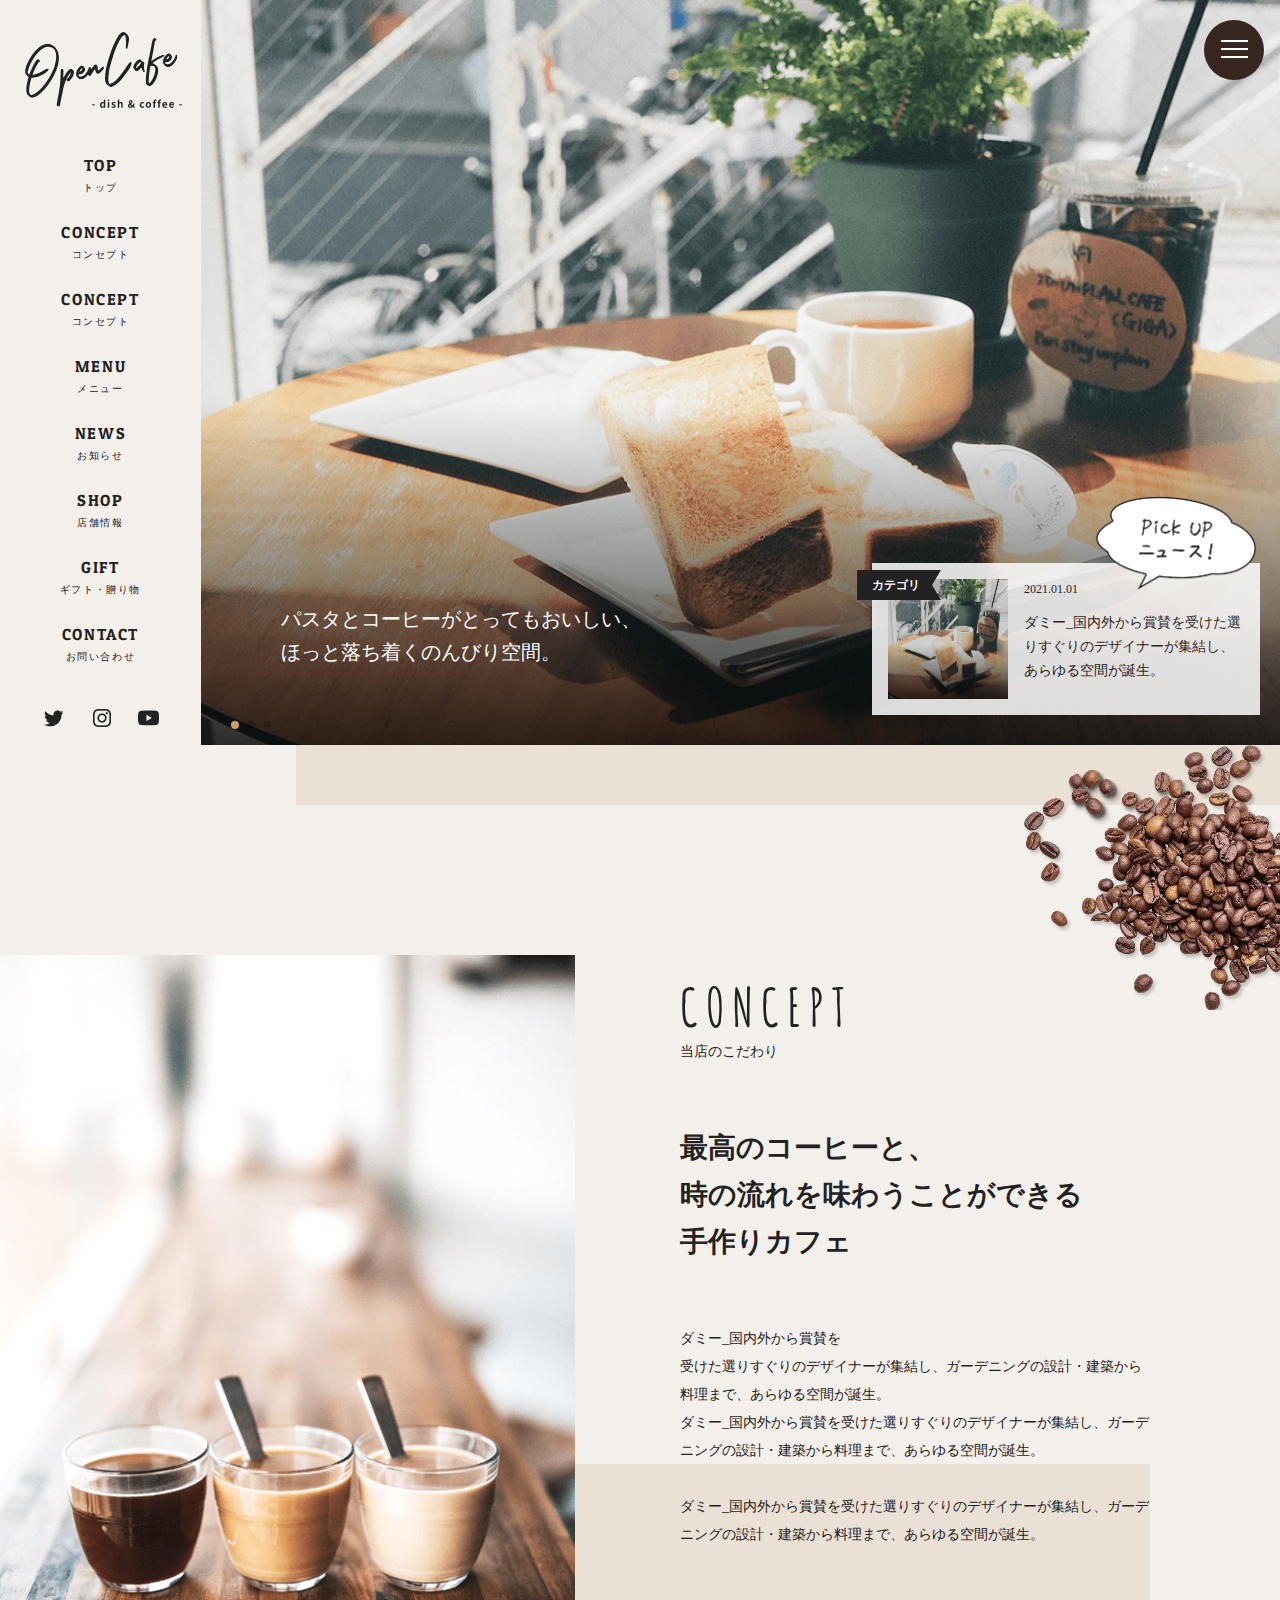
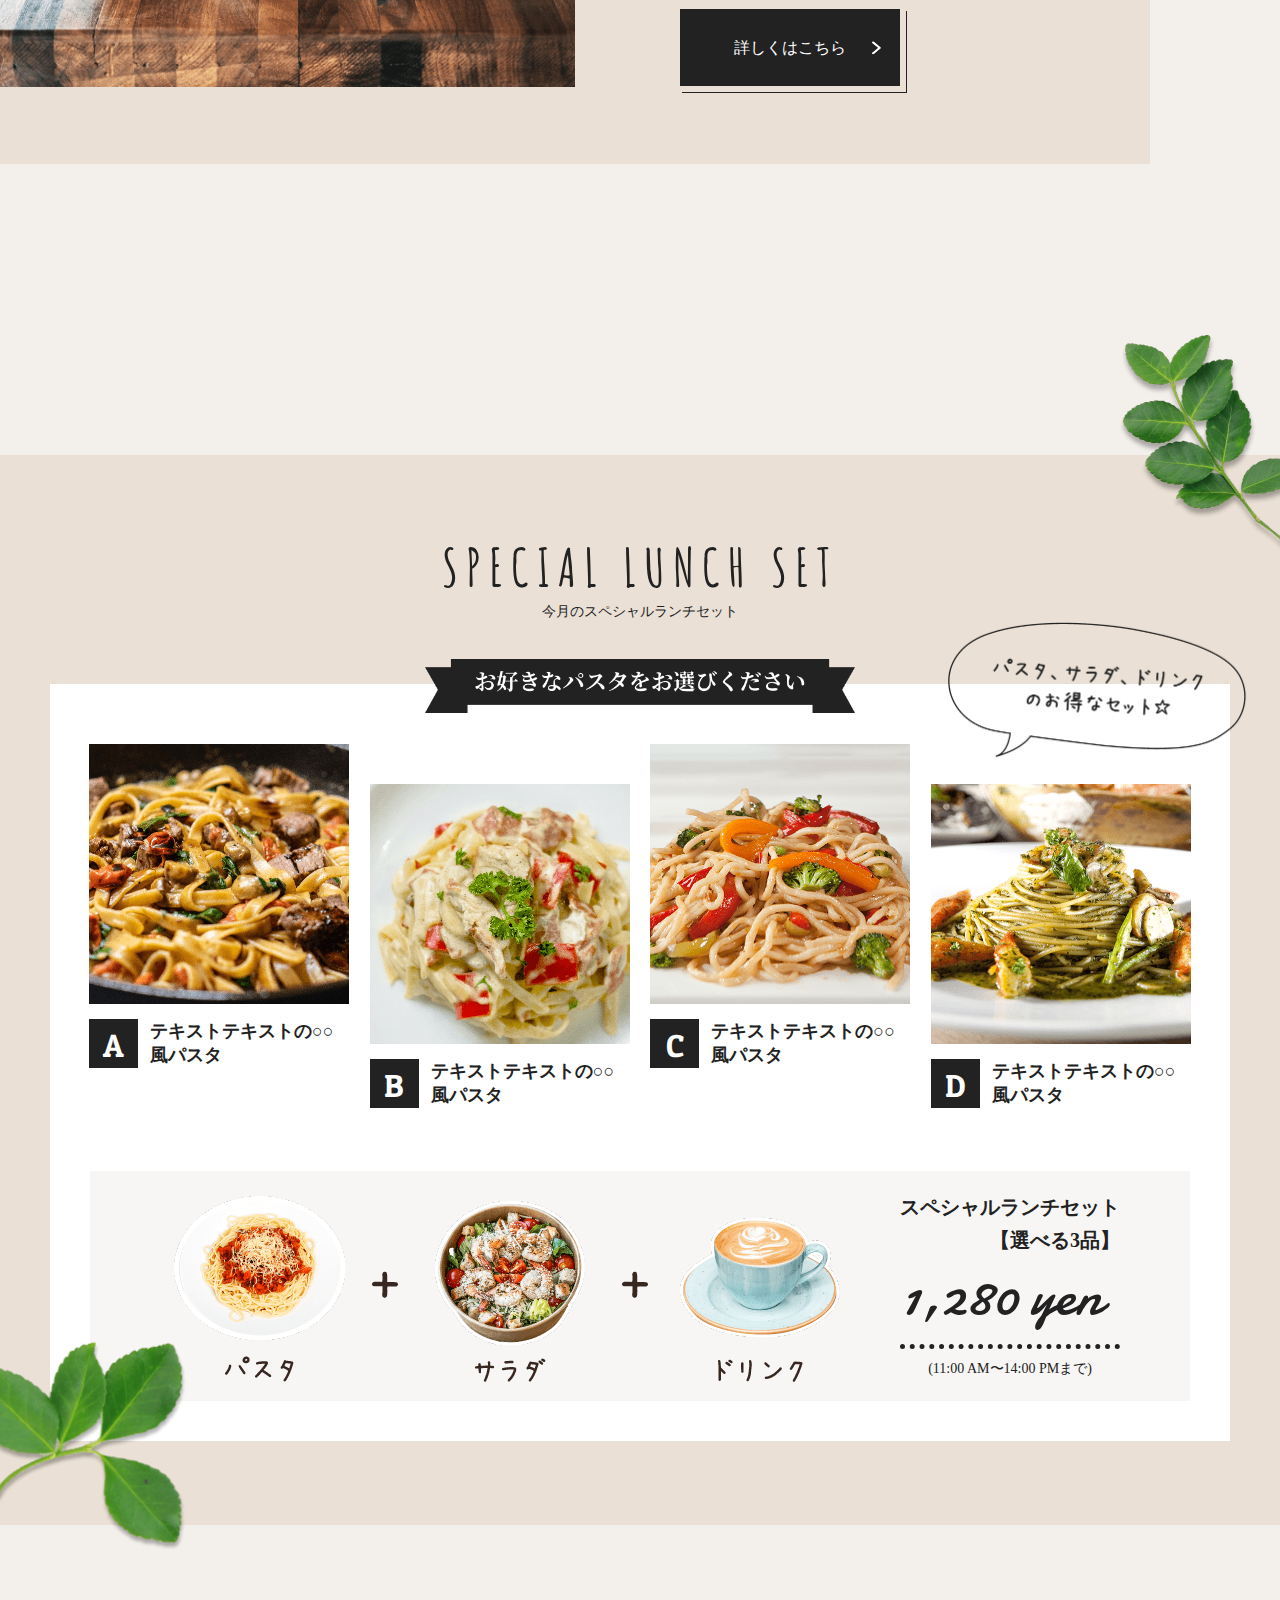
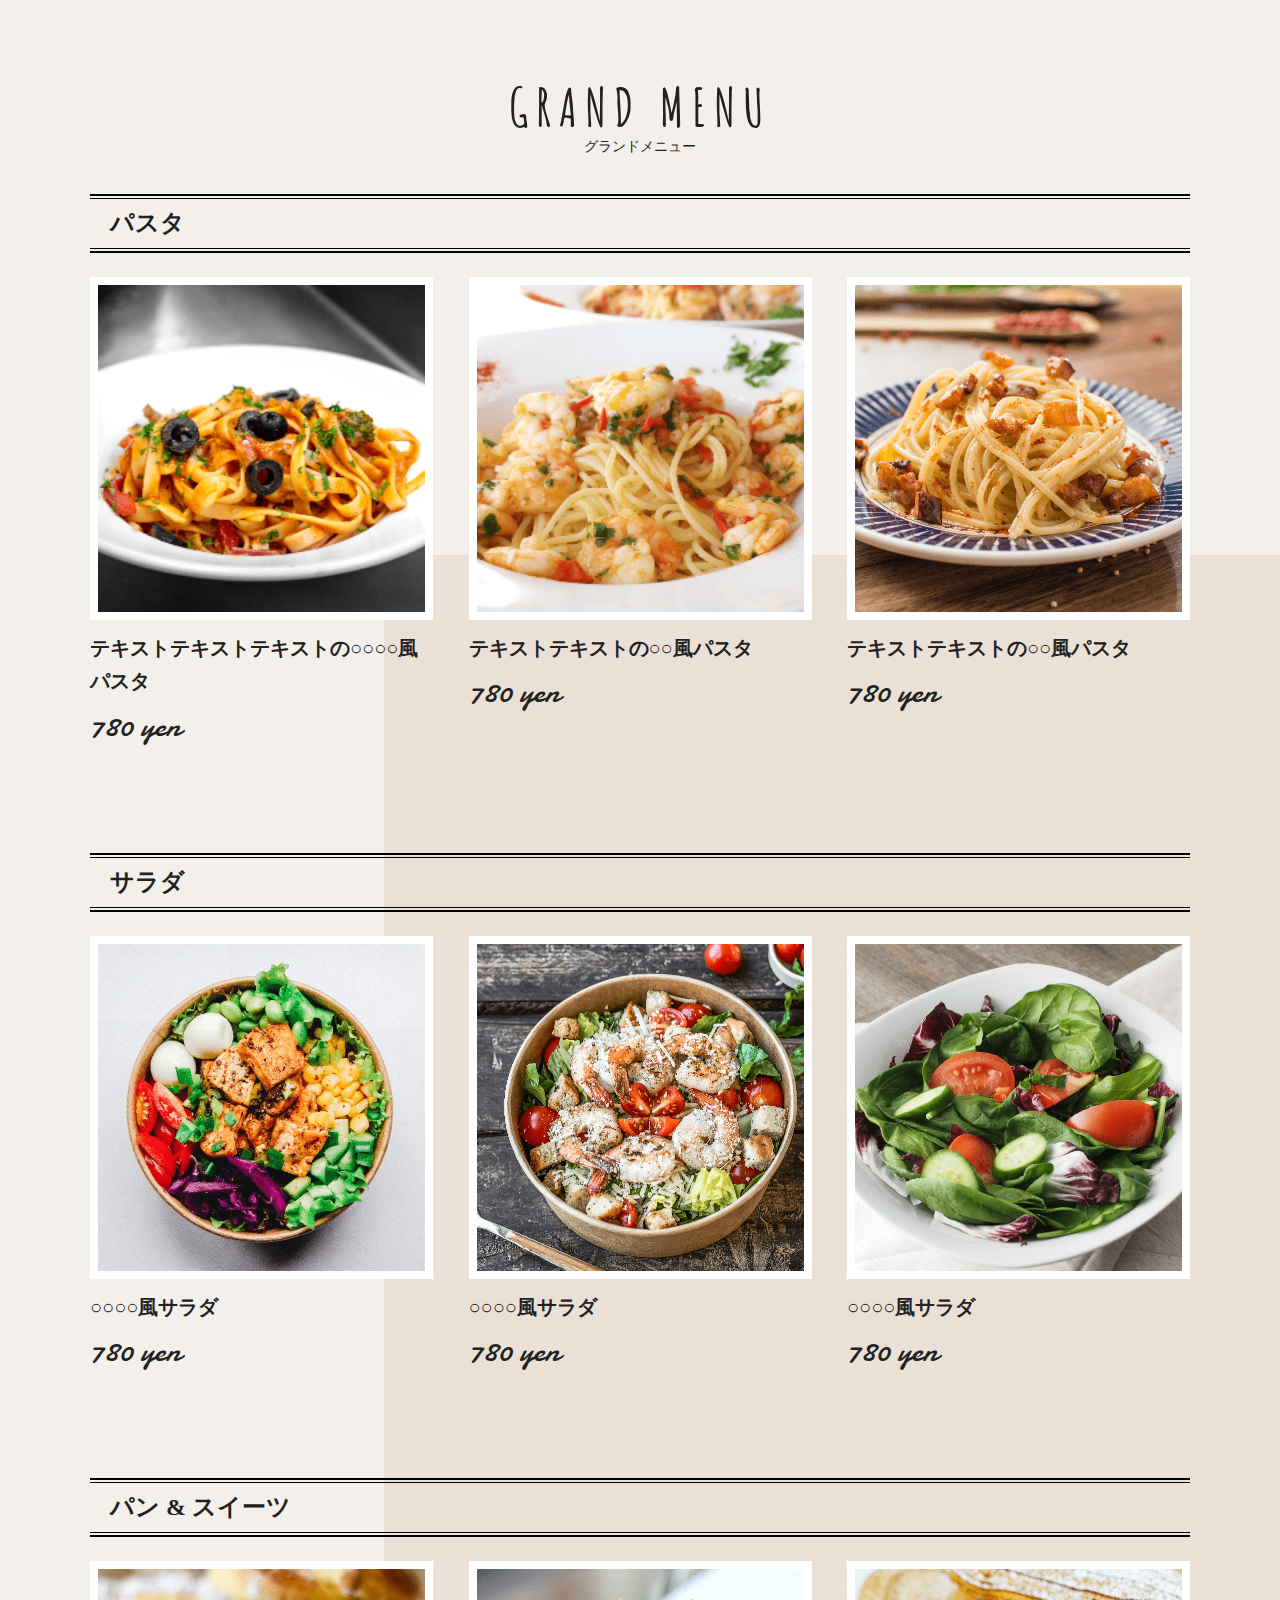
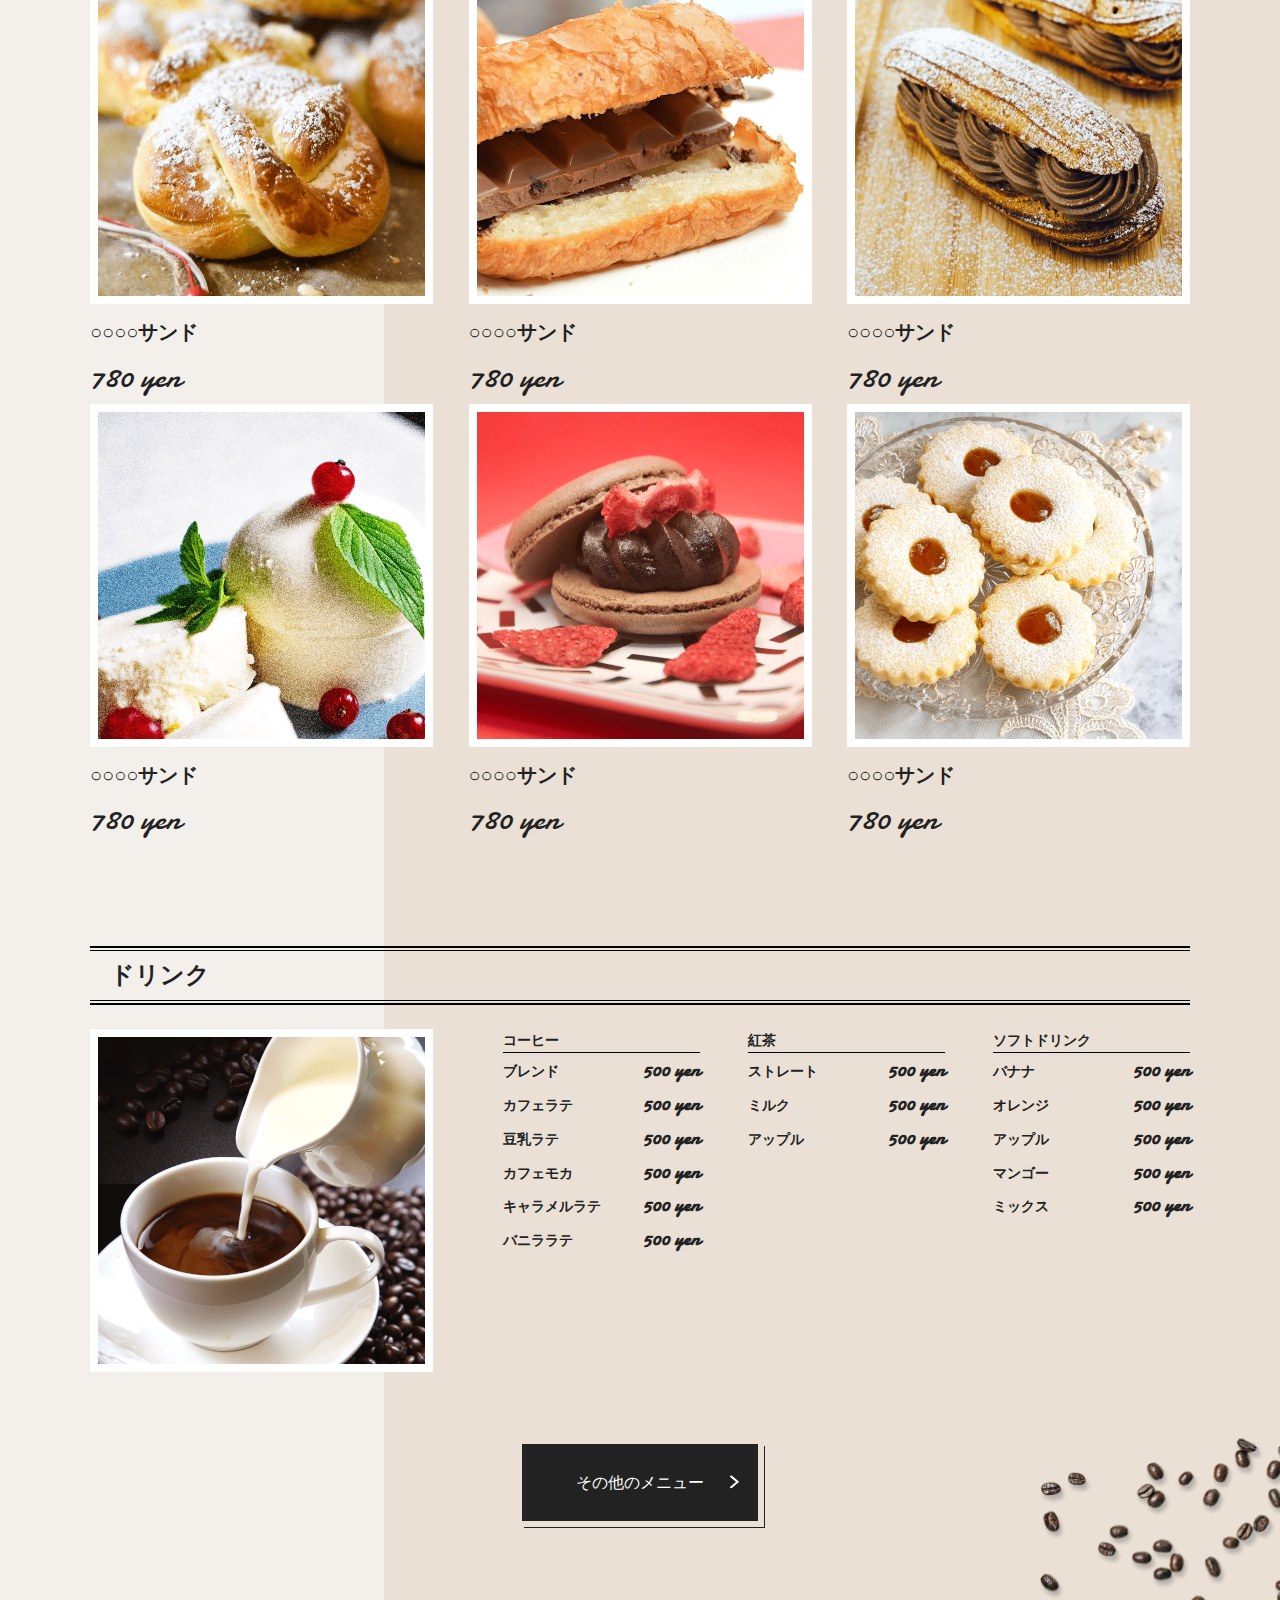
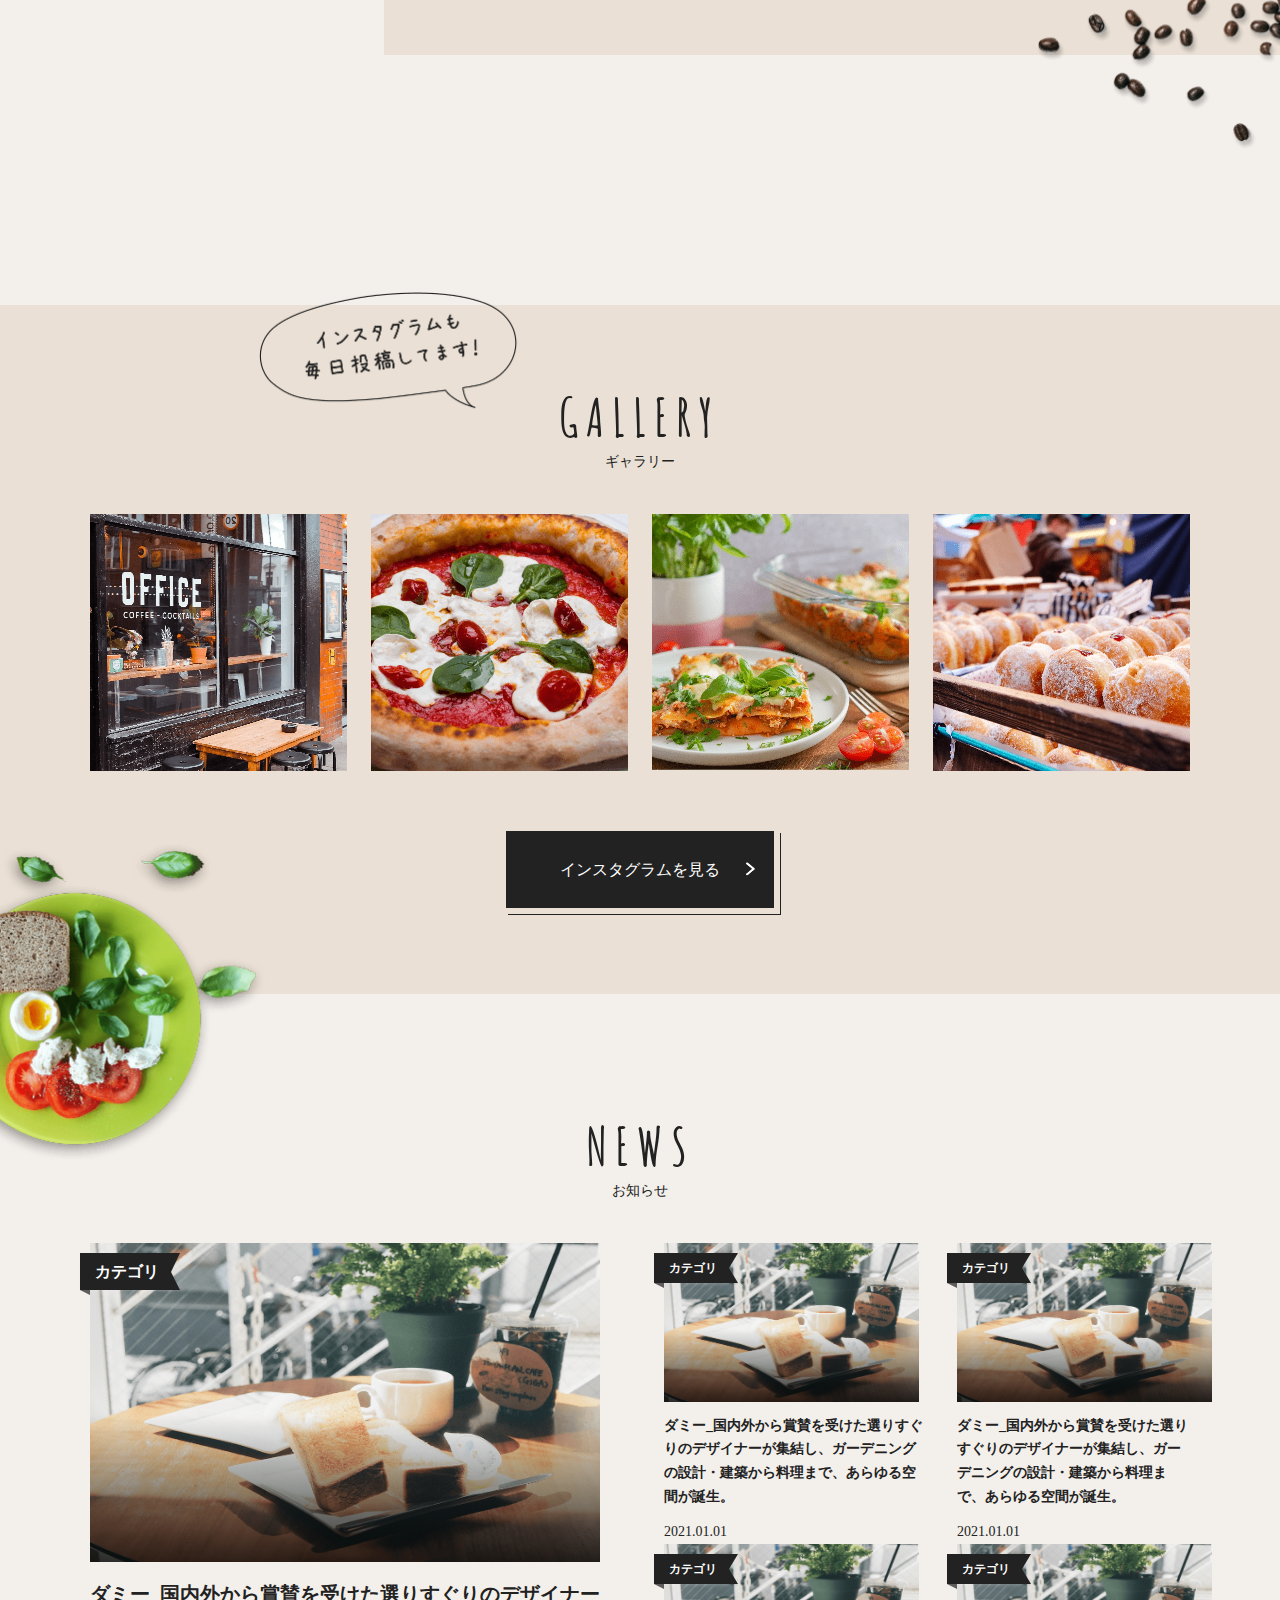
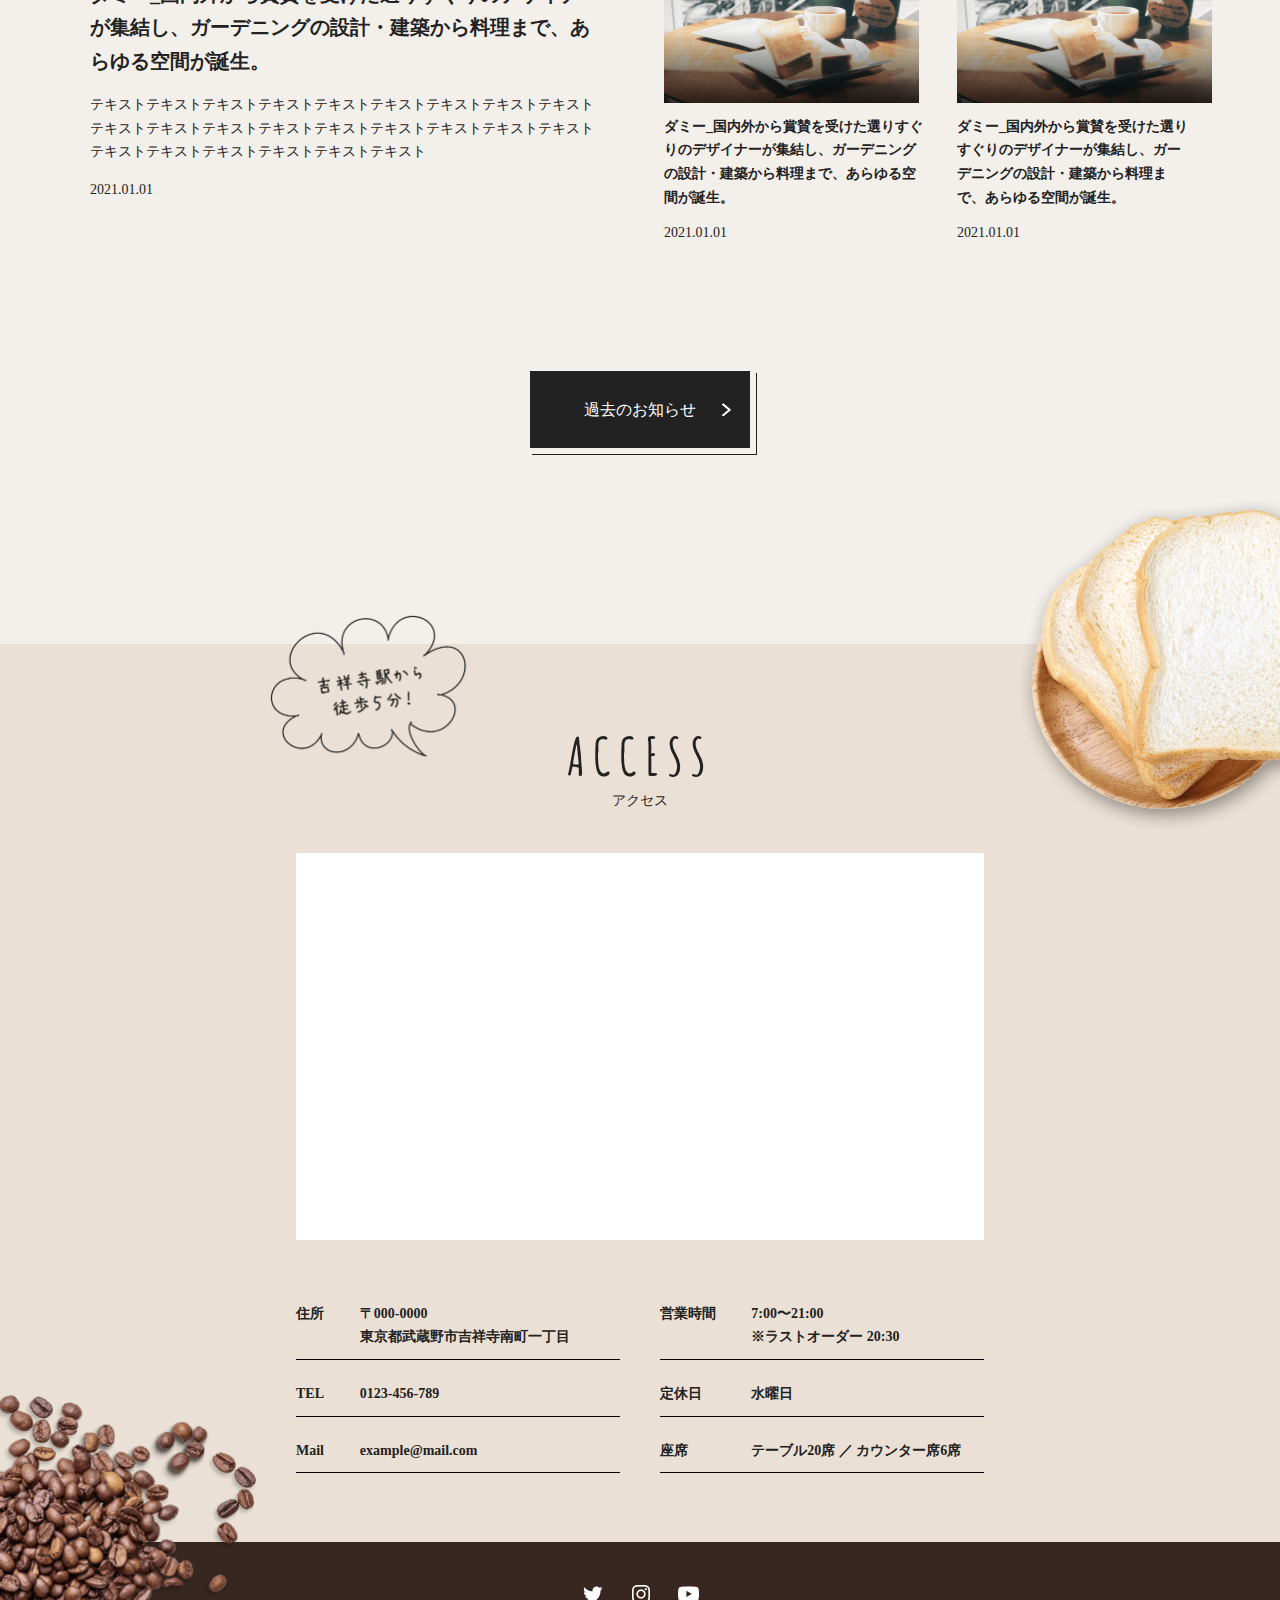
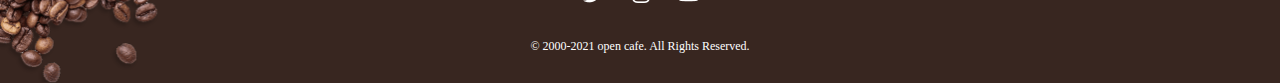
==== index.html @ 80f703b1 "Initial commit" ====
<!DOCTYPE html>
<html lang="ja">

<head>
    <meta charset="UTF-8">
    <meta http-equiv="X-UA-Compatible" content="IE=edge">
    <meta name="viewport" content="width=device-width, initial-scale=1.0">

    <title>Coffee Shop</title>
    <meta name="description" content="">

    <meta property="og:title" content="Coffee Shop">
    <meta property="og:type" content="website">
    <meta property="og:url" content="https://example.com/">
    <!--<meta property="og:image" content="https://example.com/img/ogp.png">-->
    <meta property="og:site_name" content="Coffee Shop">
    <meta property="og:description" content="">
    <meta name="twitter:card" content="summary_large_image">
    <link rel="preconnect" href="https://fonts.googleapis.com">
    <link rel="preconnect" href="https://fonts.gstatic.com" crossorigin>
    <link
        href="https://fonts.googleapis.com/css2?family=Amatic+SC:wght@400;700&family=Damion&family=Patua+One&display=swap"
        rel="stylesheet">
    <link rel="preconnect" href="https://fonts.googleapis.com">
    <link rel="preconnect" href="https://fonts.gstatic.com" crossorigin>
    <link href="https://fonts.googleapis.com/css2?family=Amatic+SC:wght@400;700&family=Damion&display=swap"
        rel="stylesheet">
<link rel="preconnect" href="https://fonts.googleapis.com">
<link rel="preconnect" href="https://fonts.gstatic.com" crossorigin>
<link href="https://fonts.googleapis.com/css2?family=Amatic+SC:wght@400;700&display=swap" rel="stylesheet">

<link rel="stylesheet" href="https://cdn.jsdelivr.net/npm/swiper@9/swiper-bundle.min.css" />
<link rel="stylesheet" href="https://cdnjs.cloudflare.com/ajax/libs/font-awesome/5.8.2/css/all.min.css">
    <link rel="stylesheet" href="./css/reset.css">
    <link rel="stylesheet" href="./css/style.css">


</head>
<body>





<main id="top" class="main">
        <div class="main__container">
        <div class="main__nav is-pc">
        <div class="main__logo">
            <img src="img/logo_dark@2x-min.png" alt="">
        </div>
        <ul class="main__nav-list">
            <li><a class="main__nav-item" href="#top">TOP<br><span class="main__nav-span">トップ</span></a></li>
            <li><a class="main__nav-item" href="#concept">CONCEPT<br><span class="main__nav-span">コンセプト</span></a></li>
            <li><a class="main__nav-item" href="#concept">CONCEPT<br><span class="main__nav-span">コンセプト</span></a></li>
            <li><a class="main__nav-item" href="#menu">MENU<br><span class="main__nav-span">メニュー</span></a></li>
            <li><a class="main__nav-item" href="#news">NEWS<br><span class="main__nav-span">お知らせ</span></a></li>
            <li><a class="main__nav-item" href="#shop">SHOP<br><span class="main__nav-span">店舗情報</span></a></li>
            <li><a class="main__nav-item" href="#gift">GIFT<br><span class="main__nav-span">ギフト・贈り物</span></a></li>
            <li><a class="main__nav-item" href="#contact">CONTACT<br><span class="main__nav-span">お問い合わせ</span></a></li>
        </ul>
        <ul class="main__sns-icon">
            <li class="main__icon"><a href="/"><img src="img/icon_twitter-dark@2x-min.png" alt="twitter"></a></li>
            <li class="main__icon"><a href="/"><img src="img/icon_instagram-dark@2x-min.png" alt="instagram"></a></li>
            <li class="main__icon"><a href="/"><img src="img/icon_youtube-dark@2x-min.png" alt="youtube"></a></li>
        </ul>
        </div>





        <!-- Slider main container -->
        <div class="swiper">
            <!-- Additional required wrapper -->
            <div class="swiper-wrapper">
                <!-- Slides -->
                <div class="swiper-slide main__img">
                          <div class="main__sp-container sp-inner">

                              <div class="main__logo-sp is-sp"><img src="img/logo_light@2x-min.png" alt=""></div>
                              <p class="main__img-text">パスタとコーヒーが<br class="is-sp">とってもおいしい、<br>ほっと落ち着くのんびり空間。</p>

                              <div class="main__img-pic-balloon"><img src="img/img_balloon-pickup@2x-min.png" alt="">
                              </div>
                              <div class="main__picup">
                                  <a class="main__picup-news" href="＃">
                                      <div class="main__picup-img">
                                          <img src="/img/img_mainvisual1-min.png" alt="">
                                      </div>
                                      <div class="main__picup-title">
                                          <div class="main__picup-time">2021.01.01</div>
                                          <div class="main__picup-text">ダミー_国内外から賞賛を受けた選りすぐりのデザイナーが集結し、あらゆる空間が誕生。</div>
                                      </div>
                                  </a>
                              </div>
                              <div class="main__ribbon-wrapper">
                                  <div class="main__ribbon">
                                      <p class="main__ribbon-p">カテゴリ</p>
                                  </div>
                              </div>
                          </div> <!-- main__sp-container sp-inner -->


                          <div class="drawer__icon">
                              <div class="drawer__icon-maru">
                                  <div class="drawer__icon-bars">
                                      <div class="drawer__icon-bar1"></div>
                                      <div class="drawer__icon-bar2"></div>
                                      <div class="drawer__icon-bar3"></div>
                                  </div>
                              </div>
                          </div>


                          <div class="drawer__content">

                              <div class="drawer__logo">
                                  <img src="img/logo_light@2x-min.png" alt="">
                              </div>

                              <div class="drawer__content-items">
                                  <div class="drawer__content-item">
                                      <a class="drawer__content-item-a" href="">
                                          TOP<span class="drawer__content-item-span">／&emsp;トップ</span></a></div>
                                  <div class="drawer__content-item"><a class="drawer__content-item-a" href="">
                                          CONCEPT<span class="drawer__content-item-span">／&emsp;コンセプト</span></a></div>
                                  <div class="drawer__content-item"><a class="drawer__content-item-a" href="">
                                          MENU<span class="drawer__content-item-span">／&emsp;メニュー</span></a></div>
                                  <div class="drawer__content-item"><a class="drawer__content-item-a" href="">
                                          NEWS<span class="drawer__content-item-span">／&emsp;お知らせ</span></a></div>
                                  <div class="drawer__content-item"><a class="drawer__content-item-a" href="">
                                          SHOP<span class="drawer__content-item-span">／&emsp;店舗情報</span></a></div>
                                  <div class="drawer__content-item"><a class="drawer__content-item-a" href="">
                                          GIFT<span class="drawer__content-item-span">／&emsp;ギフト・贈り物</span></a></div>
                                  <div class="drawer__content-item"><a class="drawer__content-item-a" href="">
                                          CONTACT<span class="drawer__content-item-span">／&emsp;お問い合わせ</span></a></div>

                                  <ul class="drawer__sns-icons">
                                      <li class="drawer__sns-icon"><a href="/"><img
                                                  src="img/icon_twitter-light@2x-min.png" alt="twitter"></a></li>
                                      <li class="drawer__sns-icon"><a href="/"><img
                                                  src="img/icon_instagram-light@2x-min.png" alt="instagram"></a></li>
                                      <li class="drawer__sns-icon"><a href="/"><img
                                                  src="img/icon_youtube-light@2x-min.png" alt="youtube"></a></li>
                                  </ul>
                              </div>

                          </div>



                          <div class="drawer__background"></div>



                </div>
                <div class="swiper-slide main__img2">
    <div class="main__sp-container sp-inner">



        <div class="main__logo-sp is-sp"><img src="img/logo_light@2x-min.png" alt=""></div>
        <p class="main__img-text">パスタとコーヒーが<br class="is-sp">とってもおいしい、<br>ほっと落ち着くのんびり空間。</p>

        <div class="main__img-pic-balloon"><img src="img/img_balloon-pickup@2x-min.png" alt="">
        </div>
        <div class="main__picup">
            <a class="main__picup-news" href="＃">
                <div class="main__picup-img">
                    <img src="/img/img_mainvisual1-min.png" alt="">
                </div>
                <div class="main__picup-title">
                    <div class="main__picup-time">2021.01.01</div>
                    <div class="main__picup-text">ダミー_国内外から賞賛を受けた選りすぐりのデザイナーが集結し、あらゆる空間が誕生。</div>
                </div>
            </a>
        </div>
        <div class="main__ribbon-wrapper">
            <div class="main__ribbon">
                <p class="main__ribbon-p">カテゴリ</p>
            </div>
        </div>
    </div> <!-- main__sp-container sp-inner -->


    <div class="drawer__icon">
        <div class="drawer__icon-maru">
            <div class="drawer__icon-bars">
                <div class="drawer__icon-bar1"></div>
                <div class="drawer__icon-bar2"></div>
                <div class="drawer__icon-bar3"></div>
            </div>
        </div>
    </div>


    <div class="drawer__content">

        <div class="drawer__logo">
            <img src="img/logo_light@2x-min.png" alt="">
        </div>

        <div class="drawer__content-items">
            <div class="drawer__content-item">
                <a class="drawer__content-item-a" href="">
                    TOP<span class="drawer__content-item-span">／&emsp;トップ</span></a></div>
            <div class="drawer__content-item"><a class="drawer__content-item-a" href="">
                    CONCEPT<span class="drawer__content-item-span">／&emsp;コンセプト</span></a></div>
            <div class="drawer__content-item"><a class="drawer__content-item-a" href="">
                    MENU<span class="drawer__content-item-span">／&emsp;メニュー</span></a></div>
            <div class="drawer__content-item"><a class="drawer__content-item-a" href="">
                    NEWS<span class="drawer__content-item-span">／&emsp;お知らせ</span></a></div>
            <div class="drawer__content-item"><a class="drawer__content-item-a" href="">
                    SHOP<span class="drawer__content-item-span">／&emsp;店舗情報</span></a></div>
            <div class="drawer__content-item"><a class="drawer__content-item-a" href="">
                    GIFT<span class="drawer__content-item-span">／&emsp;ギフト・贈り物</span></a></div>
            <div class="drawer__content-item"><a class="drawer__content-item-a" href="">
                    CONTACT<span class="drawer__content-item-span">／&emsp;お問い合わせ</span></a></div>

            <ul class="drawer__sns-icons">
                <li class="drawer__sns-icon"><a href="/"><img src="img/icon_twitter-light@2x-min.png" alt="twitter"></a>
                </li>
                <li class="drawer__sns-icon"><a href="/"><img src="img/icon_instagram-light@2x-min.png"
                            alt="instagram"></a></li>
                <li class="drawer__sns-icon"><a href="/"><img src="img/icon_youtube-light@2x-min.png" alt="youtube"></a>
                </li>
            </ul>
        </div>

    </div>



    <div class="drawer__background"></div>



                </div>
                <div class="swiper-slide main__img3">
                          <div class="main__sp-container sp-inner">



                              <div class="main__logo-sp is-sp"><img src="img/logo_light@2x-min.png" alt=""></div>
                              <p class="main__img-text">パスタとコーヒーが<br class="is-sp">とってもおいしい、<br>ほっと落ち着くのんびり空間。</p>

                              <div class="main__img-pic-balloon"><img src="img/img_balloon-pickup@2x-min.png" alt="">
                              </div>
                              <div class="main__picup">
                                  <a class="main__picup-news" href="＃">
                                      <div class="main__picup-img">
                                          <img src="/img/img_mainvisual1-min.png" alt="">
                                      </div>
                                      <div class="main__picup-title">
                                          <div class="main__picup-time">2021.01.01</div>
                                          <div class="main__picup-text">ダミー_国内外から賞賛を受けた選りすぐりのデザイナーが集結し、あらゆる空間が誕生。</div>
                                      </div>
                                  </a>
                              </div>
                              <div class="main__ribbon-wrapper">
                                  <div class="main__ribbon">
                                      <p class="main__ribbon-p">カテゴリ</p>
                                  </div>
                              </div>
                          </div> <!-- main__sp-container sp-inner -->


                          <div class="drawer__icon">
                              <div class="drawer__icon-maru">
                                  <div class="drawer__icon-bars">
                                      <div class="drawer__icon-bar1"></div>
                                      <div class="drawer__icon-bar2"></div>
                                      <div class="drawer__icon-bar3"></div>
                                  </div>
                              </div>
                          </div>


                          <div class="drawer__content">

                              <div class="drawer__logo">
                                  <img src="img/logo_light@2x-min.png" alt="">
                              </div>

                              <div class="drawer__content-items">
                                  <div class="drawer__content-item">
                                      <a class="drawer__content-item-a" href="">
                                          TOP<span class="drawer__content-item-span">／&emsp;トップ</span></a></div>
                                  <div class="drawer__content-item"><a class="drawer__content-item-a" href="">
                                          CONCEPT<span class="drawer__content-item-span">／&emsp;コンセプト</span></a></div>
                                  <div class="drawer__content-item"><a class="drawer__content-item-a" href="">
                                          MENU<span class="drawer__content-item-span">／&emsp;メニュー</span></a></div>
                                  <div class="drawer__content-item"><a class="drawer__content-item-a" href="">
                                          NEWS<span class="drawer__content-item-span">／&emsp;お知らせ</span></a></div>
                                  <div class="drawer__content-item"><a class="drawer__content-item-a" href="">
                                          SHOP<span class="drawer__content-item-span">／&emsp;店舗情報</span></a></div>
                                  <div class="drawer__content-item"><a class="drawer__content-item-a" href="">
                                          GIFT<span class="drawer__content-item-span">／&emsp;ギフト・贈り物</span></a></div>
                                  <div class="drawer__content-item"><a class="drawer__content-item-a" href="">
                                          CONTACT<span class="drawer__content-item-span">／&emsp;お問い合わせ</span></a></div>

                                  <ul class="drawer__sns-icons">
                                      <li class="drawer__sns-icon"><a href="/"><img
                                                  src="img/icon_twitter-light@2x-min.png" alt="twitter"></a></li>
                                      <li class="drawer__sns-icon"><a href="/"><img
                                                  src="img/icon_instagram-light@2x-min.png" alt="instagram"></a></li>
                                      <li class="drawer__sns-icon"><a href="/"><img
                                                  src="img/icon_youtube-light@2x-min.png" alt="youtube"></a></li>
                                  </ul>
                              </div>

                          </div>



                          <div class="drawer__background"></div>



                </div>
                ...

            <!-- If we need pagination -->
            <div class="swiper-pagination"></div>

            <!-- If we need navigation buttons -->
           <!-- <div class="swiper-button-prev"></div>
            <div class="swiper-button-next"></div>-->

            <!-- If we need scrollbar -->
            <div class="swiper-scrollbar"></div>
        </div>






</div>
</div>
                <div class="main__bg is-pc"></div>
                <div class="main__beans is-pc"><img class="main__beans-img" src="/img/bg_coffee-beans-min.png" alt=""></div>

    </main>

  <section id="concept" class="concept">
        <div class="concept__inner">
            <div class="concept__container">
                <div class="concept__left"><img src="img/img_concept-min.png" alt=""></div>

                <div class="concept__right sp-inner">
                    <div class="concept__title">
                        <h1 class="title">CONCEPT</h1>
                        <p class="sub-title sub-title-sp">当店のこだわり</p>
                    </div>
                    <h2 class="concept__message">最高のコーヒーと、<br> 時の流れを味わうことができる<br> 手作りカフェ</h2>
                    <p class="concept__text">ダミー_国内外から賞賛を<br> 受けた選りすぐりのデザイナーが集結し、ガーデニングの設計・建築から料理まで、あらゆる空間が誕生。<br>
                        ダミー_国内外から賞賛を受けた選りすぐりのデザイナーが集結し、ガーデニングの設計・建築から料理まで、あらゆる空間が誕生。<br>
                        <br>
                        ダミー_国内外から賞賛を受けた選りすぐりのデザイナーが集結し、ガーデニングの設計・建築から料理まで、あらゆる空間が誕生。
                    </p>
                    <button class="button concept__button" type="submit">詳しくはこちら<img src="/img/arrow-right-1@2x-min.png"
                            alt=""></button>
                </div>
                                    <div class="concept__bg"></div>
            </div>
        </div>
    </section>

    <section id="menu" class="menu">
      <div class="menu__special">
          <div class="menu__leaves"><img class="menu__leaves-img" src="/img/bg_coffee-leaves-min.png" alt=""></div>
          <div class="menu__special-title">
          <h1 class="title">SPECIAL LUNCH SET</h1>
          <p class="sub-title">今月のスペシャルランチセット</p>
          </div>


       <div class="menu__special-box">

     <div class="menu__special-ribbon"><img src="img/img_ribbon-text@2x-min.png" alt=""></div>
     <div class="menu__special-speech"><img src="img/img_balloon-special-lunch-set@2x-min.png" alt=""></div>

<div class="menu__special-menus">
      <div class="menu__special-menu">
      <img class="menu__special-img" src="img/img_special_pasta1-min.png" alt="">
      <div class="menu__special-explanation">
           <div class="menu__special-abc">
               <p>A</p>
           </div>
           <div class="menu__special-text">
               <p>テキストテキストの○○風パスタ</p>
           </div>
       </div>
       </div>
       <div class="menu__special-menu">
       <img class="menu__special-img" src="img/img_special_pasta2-min.png" alt="">
       <div class="menu__special-explanation">
             <div class="menu__special-abc">
                 <p>B</p>
             </div>
             <div class="menu__special-text">
                 <p>テキストテキストの○○風パスタ</p>
             </div>
            </div>
           </div>
         <div class="menu__special-menu">
          <img class="menu__special-img" src="img/img_special_pasta3-min.png" alt="">
           <div class="menu__special-explanation">
           <div class="menu__special-abc">
               <p>C</p>
           </div>
            <div class="menu__special-text">
               <p>テキストテキストの○○風パスタ</p>
            </div>
          </div>
         </div>
        <div class="menu__special-menu">
       <img class="menu__special-img" src="img/img_special_pasta4-min.png" alt="">
         <div class="menu__special-explanation">
          <div class="menu__special-abc">
               <p>D</p>
             </div>
             <div class="menu__special-text">
               <p>テキストテキストの○○風パスタ</p>
             </div>
             </div>
             </div>
</div>

                   <div class="menu__special-set sp-inner">
                       <div class="menu__special-set-menu"><img src="img/img_lunch-detail-min.png" alt=""></div>
                       <div class="menu__special-set-explanation">
                           <p class="menu__special-set-title">スペシャルランチセット<br>【選べる3品】</p>
                           <p class="menu__special-set-price">1,280 yen</p>
                           <p class="menu__special-time">(11:00 AM〜14:00 PMまで)</p>
                       </div>
                   </div>
    </div><!--menu__special-box-->
                 <div class="menu__special-leaves"><img class="menu__special-leaves-img" src="/img/bg_coffee-leaves2-min.png" alt=""></div>

        </div>


<div class="menu__grand">
    <div class="menu__grand-container inner sp-inner">
           <div class="menu__grand-title">
           <h1 class="title">GRAND MENU</h1>
           <p class="sub-title">グランドメニュー</p>
           </div>

    <div class="menu__grand-table">

        <div class="menu__grand-menu-title">パスタ</div>
        <div class="menu__grand-pastas">
            <div class="menu__grand-box">
                <div class="menu__grand-img">
                <img src="img/img_pasta1-min.png" alt="">
                </div>
                <p class="menu__grand-text">テキストテキストテキストの○○○○風パスタ</p>
                <p class="menu__grand-price">780 yen</p>
            </div>
            <div class="menu__grand-box">
                <div class="menu__grand-img">
                <img src="img/img_pasta2-min.png" alt="">
                </div>
                <p class="menu__grand-text">テキストテキストの○○風パスタ</p>
                <p class="menu__grand-price">780 yen</p>
            </div>
            <div class="menu__grand-box">
                <div class="menu__grand-img">
                <img src="img/img_salad3-min.png" alt="">
                </div>
                <p class="menu__grand-text">テキストテキストの○○風パスタ</p>
                <p class="menu__grand-price">780 yen</p>
            </div>
        </div>
        <div class="menu__grand-menu-title">サラダ</div>
        <div class="menu__grand-salads">
            <div class="menu__grand-salad">
                <div class="menu__grand-img">
                <img src="img/img_salad1-min.png" alt="">
                </div>
                <p class="menu__grand-text">○○○○風サラダ</p>
                <p class="menu__grand-price">780 yen</p>
            </div>
            <div class="menu__grand-salad">
                <div class="menu__grand-img">
                <img src="img/img_salad2-min.png" alt="">
                </div>
                <p class="menu__grand-text">○○○○風サラダ</p>
                <p class="menu__grand-price">780 yen</p>
            </div>
            <div class="menu__grand-salad">
                <div class="menu__grand-img">
                <img src="img/img_salad4-min.png" alt="">
                </div>
                <p class="menu__grand-text">○○○○風サラダ</p>
                <p class="menu__grand-price">780 yen</p>
            </div>
        </div>
        <div class="menu__grand-menu-title">パン & スイーツ</div>
        <div class="menu__grand-sweets">
            <div class="menu__grand-sweet">
                <div class="menu__grand-img">
                <img src="img/img_sweets1-min.png" alt="">
                </div>
                <p class="menu__grand-text">○○○○サンド</p>
                <p class="menu__grand-price">780 yen</p>
            </div>
            <div class="menu__grand-sweet">
                <div class="menu__grand-img">
                <img src="img/img_sweets2-min.png" alt="">
                </div>
                <p class="menu__grand-text">○○○○サンド</p>
                <p class="menu__grand-price">780 yen</p>
            </div>
            <div class="menu__grand-sweet">
                <div class="menu__grand-img">
                <img src="img/img_sweets3-min.png" alt="">
                </div>
                <p class="menu__grand-text">○○○○サンド</p>
                <p class="menu__grand-price">780 yen</p>
            </div>
            <div class="menu__grand-sweet">
                <div class="menu__grand-img">
                <img src="img/img_sweets4-min.png" alt="">
                </div>
                <p class="menu__grand-text">○○○○サンド</p>
                <p class="menu__grand-price">780 yen</p>
            </div>
            <div class="menu__grand-sweet">
                <div class="menu__grand-img">
                <img src="img/img_sweets5-min.png" alt="">
                </div>
                <p class="menu__grand-text">○○○○サンド</p>
                <p class="menu__grand-price">780 yen</p>
            </div>
            <div class="menu__grand-sweet">
                <div class="menu__grand-img">
                <img src="img/img_drink-min.png" alt="">
                </div>
                <p class="menu__grand-text">○○○○サンド</p>
                <p class="menu__grand-price">780 yen</p>
            </div>
        </div>
        <div class="menu__grand-menu-title">ドリンク</div>
        <div class="menu__grand-drink-box">
            <div class="menu__grand-img-drink is-pc">
                <img class="menu__grand-drink-img" src="img/img_drink1-min.png" alt="">
            </div>
            <div class="menu__grand-drink-various">
                <div  class="menu__grand-drink">
                <table class="menu__grand-table">
                    <tr>
                        <th class="menu__drink-title">コーヒー</th>
                        <th class="menu__drink-title"></th>
                    </tr>
                    <tr>
                        <td>ブレンド</td>
                        <td class="menu__td">500 yen</td>
                    </tr>
                    <tr>
                        <td>カフェラテ</td>
                        <td class="menu__td">500 yen</td>
                    </tr>
                    <tr>
                        <td>豆乳ラテ</td>
                        <td class="menu__td">500 yen</td>
                    </tr>
                    <tr>
                        <td>カフェモカ</td>
                        <td class="menu__td">500 yen</td>
                    </tr>
                    <tr>
                        <td>キャラメルラテ</td>
                        <td class="menu__td">500 yen</td>
                    </tr>
                    <tr>
                        <td>バニララテ</td>
                        <td class="menu__td">500 yen</td>
                    </tr>
                </table>
                </div>

                <div class="menu__grand-drink">
                <table class="menu__grand-table">
                    <tr>
                        <th class="menu__drink-title">紅茶</th>
                        <th class="menu__drink-title"></th>
                    </tr>
                    <tr>
                        <td>ストレート</td>
                        <td class="menu__td">500 yen</td>
                    </tr>
                    <tr>
                        <td>ミルク</td>
                        <td class="menu__td">500 yen</td>
                    </tr>
                    <tr>
                        <td>アップル</td>
                        <td class="menu__td">500 yen</td>
                    </tr>
                </table>
                </div>

                <div class="menu__grand-drink">
                <table class="menu__grand-table">
                    <tr>
                        <th class="menu__drink-title">ソフトドリンク</th>
                        <th class="menu__drink-title"></th>
                    </tr>
                    <tr>
                        <td>バナナ</td>
                        <td class="menu__td">500 yen</td>
                    </tr>
                    <tr>
                        <td>オレンジ</td>
                        <td class="menu__td">500 yen</td>
                    </tr>
                    <tr>
                        <td>アップル</td>
                        <td class="menu__td">500 yen</td>
                    </tr>
                    <tr>
                        <td>マンゴー</td>
                        <td class="menu__td">500 yen</td>
                    </tr>
                    <tr>
                        <td>ミックス</td>
                        <td class="menu__td">500 yen</td>
                    </tr>
                </table>
                </div>
              </div>
        </div>

    </div><!-- menu__grand-table -->

   <button class="button menu__button" type="submit">その他のメニュー<img src="/img/arrow-right-1@2x-min.png" alt=""></button>


</div>

<div class="menu__grand-base"></div>

                      <div class="menu__beans"><img class="menu__beans-img" src="/img/bg_coffee-beans2-min.png" alt=""></div>

</div>


    </section><!-- menu -->

<section class="gallery inner">

        <div class="gallery__speech"><img src="img/img_balloon-gallery@2x-min.png" alt=""></div>

        <div class="gallery__title">
        <h1 class="title">GALLERY</h1>
        <p class="sub-title">ギャラリー</p>
        </div>

<ul class="gallery__lists sp-inner">
    <li class="gallery__list"><img src="img/img_gallery1-min.png" alt=""></li>
    <li class="gallery__list"><img src="img/img_gallery2-min.png" alt=""></li>
    <li class="gallery__list"><img src="img/img_gallery3-min.png" alt=""></li>
    <li class="gallery__list"><img src="img/img_gallery4-min.png" alt=""></li>
</ul>

    <button class="button gallery__button" type="submit">インスタグラムを見る<img src="/img/arrow-right-1@2x-min.png" alt=""></button>

    </section>


   <section id="news" class="news">

    <div class="news__plate"><img class="news__plate-img" src="/img/bg_plate-min.png" alt=""></div>
<div class="news__box inner">

    <div class="news__title">
    <h1 class="title">NEWS</h1>
    <p class="sub-title">お知らせ</p>
    </div>

<div class="news__container sp-inner">
<div class="news__left">
    <div class="news__item">
        <div class="news__ribbon-wrapper">
            <div class="news__ribbon">
                <p class="news__ribbon-p">カテゴリ</p>
            </div>
        </div>
    <img class="news__img" src="img/img_mainvisual1-min.png" alt="">
    <p class="news__title-left">ダミー_国内外から賞賛を受けた選りすぐりのデザイナーが集結し、ガーデニングの設計・建築から料理まで、あらゆる空間が誕生。</p>
    <p class="news__text">
        テキストテキストテキストテキストテキストテキストテキストテキストテキストテキストテキストテキストテキストテキストテキストテキストテキストテキストテキストテキストテキストテキストテキストテキスト</p>
    <div class="news__date-left">2021.01.01</div>
    </div>
</div>

<div class="news__right">
    <div class="news__right-item">
        <div class="news__right-ribbon-wrapper-1">
            <div class="news__right-ribbon">
                <p class="news__right-ribbon-p">カテゴリ</p>
            </div>
        </div>
    <img class="news__right-img" src="img/img_mainvisual1-min.png" alt="">
    <p class="news__right-title">ダミー_国内外から賞賛を受けた選りすぐりのデザイナーが集結し、ガーデニングの設計・建築から料理まで、あらゆる空間が誕生。</p>
    <div class="news__date">2021.01.01</div>
    </div>
    <div class="news__right-item">
        <div class="news__right-ribbon-wrapper-2">
            <div class="news__right-ribbon">
                <p class="news__right-ribbon-p">カテゴリ</p>
            </div>
        </div>
    <img class="news__right-img" src="img/img_mainvisual1-min.png" alt="">
    <p class="news__right-title">ダミー_国内外から賞賛を受けた選りすぐりのデザイナーが集結し、ガーデニングの設計・建築から料理まで、あらゆる空間が誕生。</p>
    <div class="news__date">2021.01.01</div>
    </div>
    <div class="news__right-item">
        <div class="news__right-ribbon-wrapper-1">
            <div class="news__right-ribbon">
                <p class="news__right-ribbon-p">カテゴリ</p>
            </div>
        </div>
    <img class="news__right-img" src="img/img_mainvisual1-min.png" alt="">
    <p class="news__right-title">ダミー_国内外から賞賛を受けた選りすぐりのデザイナーが集結し、ガーデニングの設計・建築から料理まで、あらゆる空間が誕生。</p>
    <div class="news__date">2021.01.01</div>
    </div>
    <div class="news__right-item">
        <div class="news__right-ribbon-wrapper-2">
            <div class="news__right-ribbon">
                <p class="news__right-ribbon-p">カテゴリ</p>
            </div>
        </div>
    <img class="news__right-img" src="img/img_mainvisual1-min.png" alt="">
    <p class="news__right-title">ダミー_国内外から賞賛を受けた選りすぐりのデザイナーが集結し、ガーデニングの設計・建築から料理まで、あらゆる空間が誕生。</p>
    <div class="news__date">2021.01.01</div>
    </div>
</div>
</div>
</div>

    <button class="button news__button" type="submit">過去のお知らせ<img src="/img/arrow-right-1@2x-min.png" alt=""></button>

    </section>

    <section class="access">

        <div class="access__bread"><img class="access__bread-img" src="/img/bg_bread@2x-min.png" alt=""></div>


                <div class="access__speech"><img src="img/img_balloon-access@2x-min.png" alt=""></div>

                <div class="access__title">
                    <h1 class="title">ACCESS</h1>
                    <p class="sub-title">アクセス</p>
                </div>
<div class="access__container sp-inner">
                <div class="access__map"><iframe
                        src="https://www.google.com/maps/embed?pb=!1m18!1m12!1m3!1d12959.749777453204!2d139.5621761697847!3d35.703156969150946!2m3!1f0!2f0!3f0!3m2!1i1024!2i768!4f13.1!3m3!1m2!1s0x6018ee45e33d4305%3A0x770cb37aee4fd5e1!2z5pel5pys44CB5p2x5Lqs6YO95q2m6JS16YeO5biCIOWQieelpeWvug!5e0!3m2!1sja!2sph!4v1678678677404!5m2!1sja!2sph"
                        width="100%" height="367" style="border:0;" allowfullscreen="" loading="lazy"
                        referrerpolicy="no-referrer-when-downgrade"></iframe></div>

<div class="access__tables">

                <table class="access__table">
                    <tr>
                        <td class="access__td">住所</td>
                        <td class="access__td">〒000-0000<br>東京都武蔵野市吉祥寺南町一丁目</td>
                    </tr>
                    <tr>
                        <td class="access__td">TEL</td>
                        <td class="access__td">0123-456-789</td>
                    </tr>
                    <tr>
                        <td class="access__td">Mail</td>
                        <td class="access__td">example@mail.com</td>
                    </tr>
                </table>
                <table class="access__table">
                    <tr>
                        <td class="access__td">営業時間</td>
                        <td class="access__td">7:00〜21:00<br>※ラストオーダー 20:30</td>
                    </tr>
                    <tr>
                        <td class="access__td">定休日</td>
                        <td class="access__td">水曜日</td>
                    </tr>
                    <tr>
                        <td class="access__td">座席</td>
                        <td class="access__td">テーブル20席 ／ カウンター席6席</td>
                    </tr>
                </table>
</div>
</div>

    </section>

    <footer class="footer">
                <div class="footer__beans"><img class="footer__beans-img" src="/img/bg_coffee-beans3-min.png" alt=""></div>

        <div class="footer__bg"></div>
            <ul class="footer__sns">
               <li class="footer__sns-icon"><a href="/"><img src="img/icon_twitter-light@2x-min.png" alt="twitter"></a></li>
               <li class="footer__sns-icon"><a href="/"><img src="img/icon_instagram-light@2x-min.png" alt="instagram"></a></li>
               <li class="footer__sns-icon"><a href="/"><img src="img/icon_youtube-light@2x-min.png" alt="youtube"></a></li>
            </ul>

            <div class="footer__copy">&copy; 2000-2021 open cafe. All Rights Reserved.</div><!-- /copy -->

    </footer>
<script src="https://ajax.googleapis.com/ajax/libs/jquery/3.6.3/jquery.min.js"></script>
<script src="https://cdn.jsdelivr.net/npm/swiper@9/swiper-bundle.min.js"></script>
<script src="/js/script.js"></script>

</body>
</html>
---- css/style.css ----
@charset "UTF-8";
@media screen and (max-width: 767px) {
  .is-pc {
    display: none;
  }
}
@media screen and (min-width: 768px) {
  .is-sp {
    display: none;
  }
}
body {
  font-size: 14px;
  width: 100%;
  color: #222222;
  font-family: "Noto Serif JP", serif;
  line-height: 1.6875;
  background: #F3EFEB;
  box-sizing: content-box;
}

@media screen and (min-width: 768px) {
  .inner {
    max-width: 1100px;
    margin: 0 auto;
    padding: 0 90px;
    box-sizing: content-box;
  }
}

img {
  width: 100%;
}

button {
  position: relative;
  font-size: 16px;
  color: #fff;
  padding: 25px 54px;
  background: #222222;
}
button img {
  position: absolute;
  width: 9px;
  height: 13px;
  top: 50%;
  transform: translateY(-50%);
  right: 19px;
}
button:before {
  position: absolute;
  top: 2px;
  left: 2px;
  width: calc(100% + 4px);
  height: calc(100% + 4px);
  content: "";
  transition: all 0.3s;
  border: 1px solid #222222;
  border-top: none;
  border-left: none;
}

.title {
  font-weight: bold;
  font-size: 52px;
  font-family: "Amatic SC", cursive;
  letter-spacing: 8px;
  line-height: 1.25em;
}
@media screen and (max-width: 767px) {
  .title {
    font-size: 40px;
    letter-spacing: 5px;
  }
}

@media screen and (max-width: 767px) {
  .sp-inner {
    width: 335px;
    margin: 0 auto;
  }
}

.swiper-horizontal > .swiper-pagination-bullets,
.swiper-pagination-bullets.swiper-pagination-horizontal,
.swiper-pagination-custom,
.swiper-pagination-fraction {
  width: 100px;
  left: 0;
}

.swiper-horizontal > .swiper-pagination-bullets,
.swiper-pagination-bullets.swiper-pagination-horizontal,
.swiper-pagination-custom,
.swiper-pagination-fraction:root {
  --swiper-theme-color: #D59B71;
}

.main {
  width: 100%;
  height: 955px;
  position: relative;
}
@media screen and (max-width: 767px) {
  .main {
    height: 667px;
  }
}
@media screen and (min-width: 768px) {
  .main__container {
    display: flex;
  }
}
.main__nav {
  width: 163px;
  height: 695px;
  margin: 25px 19px;
}
.main__logo {
  width: 163px;
  height: 85px;
}
.main__logo-sp {
  width: 120px;
  height: 63px;
  padding-top: 10px;
}
.main__nav-list {
  margin-top: 45px;
  text-align: center;
}
.main__nav-item {
  letter-spacing: 0.1em;
  line-height: 1.25em;
  display: block;
  margin-top: 25px;
  font-size: 16px;
  color: #222222;
  font-family: "Patua One", cursive;
}
.main__nav-span {
  font-size: 10px;
}
.main__sns-icon {
  margin-top: 40px;
  padding: 0 22px;
  display: flex;
  justify-content: space-between;
}
.main__icon {
  width: 24px;
}
.main__img {
  position: relative;
}
@media screen and (min-width: 768px) {
  .main__img {
    background: url(../img/img_mainvisual1-min.png) no-repeat center center/cover;
    width: calc(100% - 163px);
  }
}
@media screen and (max-width: 767px) {
  .main__img {
    background: url(../img/img_mainvisual1-min.png) no-repeat center center;
    width: 100%;
    height: 667px;
  }
}
.main__img2 {
  position: relative;
}
@media screen and (min-width: 768px) {
  .main__img2 {
    background: url(../img/img_mainvisual2-min.png) no-repeat center center/cover;
    width: calc(100% - 163px);
  }
}
@media screen and (max-width: 767px) {
  .main__img2 {
    background: url(../img/img_mainvisual2-min.png) no-repeat center center;
    width: 100%;
    height: 667px;
  }
}
.main__img3 {
  position: relative;
}
@media screen and (min-width: 768px) {
  .main__img3 {
    background: url(../img/img_mainvisual3-min.png) no-repeat center center/cover;
    width: calc(100% - 163px);
  }
}
@media screen and (max-width: 767px) {
  .main__img3 {
    background: url(../img/img_mainvisual3-min.png) no-repeat center center;
    width: 100%;
    height: 667px;
  }
}
.main__img-text {
  position: absolute;
  bottom: 75px;
  color: #fff;
  font-size: 20px;
}
@media screen and (min-width: 768px) {
  .main__img-text {
    left: 80px;
  }
}
@media screen and (max-width: 767px) {
  .main__img-text {
    font-size: 16px;
    top: 110px;
  }
}
.main__bg {
  z-index: -5;
  position: absolute;
  bottom: 150px;
  right: 0;
  background: #EAE0D5;
  width: 984px;
  height: 100px;
}
.main__beans {
  position: absolute;
  right: 0;
}
.main__beans-img {
  width: 256px;
  height: 265px;
  -o-object-fit: cover;
     object-fit: cover;
  -o-object-position: left;
     object-position: left;
}
.main__img-pic-balloon {
  z-index: 10;
  position: absolute;
  width: 168px;
  height: 109px;
  bottom: 145px;
  right: 20px;
}
@media screen and (max-width: 767px) {
  .main__img-pic-balloon {
    width: 125px;
    height: 81px;
    bottom: 130px;
    right: 20px;
  }
}
.main__picup {
  position: absolute;
  background: #fff;
  opacity: 85%;
  width: 388px;
  height: 152px;
  right: 20px;
  bottom: 30px;
}
@media screen and (max-width: 767px) {
  .main__picup {
    width: 335px;
    height: 124px;
  }
}
.main__picup-news {
  position: relative;
  display: flex;
  justify-content: space-between;
  padding: 16px;
}
@media screen and (max-width: 767px) {
  .main__picup-news {
    padding: 17px 10px;
  }
}
.main__picup-img img {
  width: 120px;
  height: 120px;
}
@media screen and (max-width: 767px) {
  .main__picup-img img {
    width: 90px;
    height: 90px;
  }
}
.main__picup-time {
  font-size: 12px;
  color: #222222;
}
.main__picup-text {
  padding-top: 12px;
  color: #222222;
  width: 220px;
  height: 68px;
}
@media screen and (max-width: 767px) {
  .main__picup-text {
    font-size: 12px;
  }
}
@media screen and (max-width: 767px) {
  .main__picup-title {
    margin-left: 10px;
  }
}
.main__ribbon {
  display: inline-block;
  position: relative;
  box-sizing: border-box;
  padding: 5px 0;
  margin: 0 0 0 -20px;
  color: white;
  font-weight: bold;
  background: #222222;
  box-shadow: 0 2px 2px 0 rgba(252, 250, 250, 0.123);
}
@media screen and (max-width: 767px) {
  .main__ribbon {
    margin: 0 0 0 -31px;
    padding: 3px 0;
  }
}
.main__ribbon-wrapper {
  position: absolute;
}
@media screen and (min-width: 768px) {
  .main__ribbon-wrapper {
    right: 348px;
    bottom: 145px;
  }
}
@media screen and (max-width: 767px) {
  .main__ribbon-wrapper {
    left: 38px;
    bottom: 115px;
  }
}
.main__ribbon-p {
  margin: 0;
  padding: 0 12px 0 15px;
  font-size: 12px;
}
@media screen and (max-width: 767px) {
  .main__ribbon-p {
    padding: 0 4px 0 4px;
  }
}
.main__ribbon:after {
  position: absolute;
  content: "";
  z-index: 1;
  top: 0;
  right: -9px;
  width: 0px;
  height: 0px;
  border-width: 15px 9px 15px 0px;
  border-color: #222222 transparent;
  border-style: solid;
  box-shadow: 0 2px 0 rgba(116, 114, 114, 0.123);
}
@media screen and (max-width: 767px) {
  .main__ribbon:after {
    border-width: 13px 9px 13px 0px;
  }
}
.main__ribbon:before {
  position: absolute;
  content: "";
  top: 100%;
  left: 0;
  border: none;
  border-bottom: solid 7px transparent;
  border-right: solid 15px rgb(94, 92, 92);
}
@media screen and (max-width: 767px) {
  .main__ribbon:before {
    border-bottom: solid 5px transparent;
    border-right: solid 12px rgb(94, 92, 92);
  }
}

.drawer__icon {
  position: fixed;
  top: 20px;
  right: 16px;
  z-index: 300;
}
.drawer__icon.is-active .drawer__icon-maru {
  z-index: 299;
  position: relative;
  width: 60px;
  height: 60px;
  background: #fff;
  border-radius: 50%;
}
.drawer__icon.is-active .drawer__icon-bar1 {
  transform: rotate(-45deg);
  top: 9px;
  left: 0;
  background: #382620;
  width: 27px;
  height: 2.5px;
  border-radius: 2px;
}
.drawer__icon.is-active .drawer__icon-bar2 {
  display: none;
}
.drawer__icon.is-active .drawer__icon-bar3 {
  transform: rotate(45deg);
  top: 9px;
  left: 0;
  background: #382620;
  width: 27px;
  height: 2.5px;
  border-radius: 2px;
}
.drawer__content {
  width: 375px;
  height: 800px;
  position: fixed;
  right: 0;
  top: 0;
  background: #382620;
  z-index: 298;
  transform: translateX(105%);
  transition: transform 0.5s ease 0s;
}
@media screen and (max-width: 767px) {
  .drawer__content {
    height: 667px;
  }
}
.drawer__content.is-active {
  transform: translateX(0);
}
.drawer__icon-maru {
  position: relative;
  width: 60px;
  height: 60px;
  background: #382620;
  border-radius: 50%;
}
.drawer__icon-bars {
  position: absolute;
  top: 20px;
  left: 16.5px;
  width: 22px;
  height: 20px;
  display: block;
  position: relative;
}
.drawer__icon-bar1, .drawer__icon-bar2, .drawer__icon-bar3 {
  position: absolute;
  width: 27px;
  height: 2.2px;
  background: #fff;
  top: 0;
  left: 0;
}
.drawer__icon-bar1 {
  top: 0;
}
.drawer__icon-bar2 {
  top: 8px;
}
.drawer__icon-bar3 {
  top: 16px;
}
.drawer__background {
  position: fixed;
  top: 0;
  left: 0;
  width: 100%;
  height: 800px;
  background: rgba(0, 0, 0, 0.3);
  z-index: 297;
  display: none;
}
.drawer__background.is-active {
  display: block;
}
@media screen and (max-width: 767px) {
  .drawer__background.is-active {
    display: none;
  }
}
.drawer__logo {
  width: 120px;
  height: 63px;
  margin: 10px 0 0 14px;
}
.drawer__content-items {
  width: 240px;
  height: 487px;
  margin: 55px 0 0 40px;
}
@media screen and (max-width: 767px) {
  .drawer__content-items {
    margin: 40px 0 0 30px;
  }
}
.drawer__content-item {
  font-size: 24px;
  margin-top: 30px;
}
@media screen and (max-width: 767px) {
  .drawer__content-item {
    margin-top: 20px;
  }
}
.drawer__content-item-a {
  color: #fff;
}
.drawer__content-item-span {
  font-size: 10px;
  margin-left: 12px;
}
.drawer__sns-icons {
  display: flex;
  justify-content: space-between;
  width: 190px;
  height: 40px;
  margin: 50px 0 0 56px;
}
@media screen and (max-width: 767px) {
  .drawer__sns-icons {
    margin-top: 20px;
  }
}
.drawer__sns-icon {
  width: 38px;
  height: 38px;
}

@media screen and (min-width: 768px) {
  .concept {
    height: 1100px;
  }
}
@media screen and (max-width: 767px) {
  .concept {
    padding-top: 200px;
  }
}
@media screen and (min-width: 768px) {
  .concept__title {
    margin-top: 20px;
  }
}
@media screen and (max-width: 767px) {
  .concept__title {
    margin-top: 40px;
  }
}
.concept__inner {
  max-width: 1700px;
  margin: 0 auto;
}
.concept__container {
  display: flex;
  position: relative;
}
@media screen and (min-width: 768px) {
  .concept__container {
    width: 1150px;
    height: 764px;
    justify-content: space-between;
  }
}
@media screen and (max-width: 767px) {
  .concept__container {
    width: 100%;
    height: 1180px;
    flex-direction: column-reverse;
  }
}
.concept__left {
  width: 50%;
}
@media screen and (max-width: 767px) {
  .concept__left {
    width: 315px;
    height: 400px;
  }
}
@media screen and (min-width: 768px) {
  .concept__right {
    width: 470px;
  }
}
.concept__message {
  margin-top: 60px;
  font-size: 28px;
  font-weight: bold;
}
@media screen and (max-width: 767px) {
  .concept__message {
    font-size: 20px;
  }
}
.concept__text {
  line-height: 2em;
  margin-top: 60px;
}
@media screen and (max-width: 767px) {
  .concept__text {
    width: 335px;
    height: 300px;
  }
}
.concept__button {
  margin-top: 60px;
}
@media screen and (max-width: 767px) {
  .concept__button {
    display: block;
    width: 289px;
    height: 72px;
    margin: 66px auto 86px;
  }
}
.concept__bg {
  z-index: -1;
  position: absolute;
  bottom: -45px;
  background: #EAE0D5;
  width: 100%;
  height: 300px;
}
@media screen and (max-width: 767px) {
  .concept__bg {
    width: 355px;
    height: 100px;
    bottom: -70px;
    left: 0;
  }
}

@media screen and (max-width: 767px) {
  .menu {
    padding-top: 80px;
  }
}
.menu__leaves {
  position: absolute;
  top: -130px;
  right: 0;
}
@media screen and (max-width: 767px) {
  .menu__leaves {
    top: -185px;
  }
}
.menu__leaves-img {
  width: 166px;
  height: 228px;
  -o-object-fit: cover;
     object-fit: cover;
  -o-object-position: left;
     object-position: left;
}
@media screen and (max-width: 767px) {
  .menu__leaves-img {
    width: 86px;
    height: 135px;
  }
}
.menu__special-title {
  text-align: center;
}
@media screen and (min-width: 768px) {
  .menu__special-title {
    padding-top: 80px;
  }
}
@media screen and (max-width: 767px) {
  .menu__special-title {
    padding: 50px 0;
  }
}
.menu__special {
  position: relative;
  background: #EAE0D5;
}
@media screen and (min-width: 768px) {
  .menu__special {
    height: 1070px;
    margin: 0 auto;
  }
}
@media screen and (max-width: 767px) {
  .menu__special {
    height: 1057px;
    margin-top: 120px;
  }
}
.menu__special-box {
  background: #fff;
}
@media screen and (min-width: 768px) {
  .menu__special-box {
    position: relative;
    margin: 0 auto;
    width: 1180px;
    height: 757px;
  }
}
@media screen and (max-width: 767px) {
  .menu__special-box {
    width: 100%;
    height: 804px;
    padding-top: 40px;
  }
}
.menu__special-ribbon {
  position: absolute;
  left: 50%;
  transform: translateX(-50%);
  width: 430px;
  height: 62px;
}
@media screen and (min-width: 768px) {
  .menu__special-ribbon {
    top: -25px;
  }
}
@media screen and (max-width: 767px) {
  .menu__special-ribbon {
    width: 300px;
    top: 155px;
  }
}
.menu__special-speech {
  position: absolute;
  right: -20px;
  top: -70px;
}
@media screen and (min-width: 768px) {
  .menu__special-speech {
    width: 307px;
    height: 160px;
  }
}
@media screen and (max-width: 767px) {
  .menu__special-speech {
    top: -42px;
    right: 0;
  }
  .menu__special-speech img {
    width: 187px;
    height: 107px;
    -o-object-fit: cover;
       object-fit: cover;
    -o-object-position: left;
       object-position: left;
  }
}
.menu__special-menus {
  display: flex;
  justify-content: space-between;
  width: 100%;
}
@media screen and (min-width: 768px) {
  .menu__special-menus {
    height: 367px;
    margin-top: 60px;
    padding: 0 39px;
  }
}
@media screen and (max-width: 767px) {
  .menu__special-menus {
    width: 336px;
    height: 432px;
    flex-wrap: wrap;
    margin: 0 auto;
  }
}
@media screen and (min-width: 768px) {
  .menu__special-menu {
    margin-top: 60px;
    padding: 0;
    max-width: 260px;
  }
}
@media screen and (min-width: 768px) {
  .menu__special-menu:nth-child(2n) {
    padding-top: 40px;
  }
}
.menu__special-img {
  width: 260px;
  height: 260px;
}
@media screen and (max-width: 767px) {
  .menu__special-img {
    width: 158px;
    height: 158px;
  }
}
.menu__special-explanation {
  display: flex;
  margin-top: 15px;
}
.menu__special-abc {
  font-size: 32px;
  font-family: "Patua One", cursive;
  color: #fff;
  width: 49px;
  height: 49px;
  background: #222222;
  text-align: center;
}
@media screen and (max-width: 767px) {
  .menu__special-abc {
    width: 24px;
    height: 24px;
    font-size: 19px;
  }
}
.menu__special-text {
  width: 199px;
  height: 49px;
  font-size: 18px;
  font-weight: bold;
  margin-left: 12px;
  line-height: 1.35em;
}
@media screen and (max-width: 767px) {
  .menu__special-text {
    font-size: 14px;
    width: 128px;
  }
}
.menu__special-set {
  background: #F7F6F4;
}
@media screen and (min-width: 768px) {
  .menu__special-set {
    margin: 120px auto 0;
    width: 1100px;
    height: 230px;
    display: flex;
    justify-content: space-between;
    padding: 20px 70px;
  }
}
@media screen and (max-width: 767px) {
  .menu__special-set {
    border-radius: 8px;
    height: 293px;
    margin-top: 20px;
  }
}
.menu__special-set-menu {
  width: 700px;
  height: 190px;
}
@media screen and (max-width: 767px) {
  .menu__special-set-menu {
    width: 335px;
    height: 99px;
    padding-top: 20px;
  }
}
.menu__special-set-title {
  font-weight: bold;
}
@media screen and (min-width: 768px) {
  .menu__special-set-title {
    font-size: 20px;
    text-align: right;
  }
}
@media screen and (max-width: 767px) {
  .menu__special-set-title {
    text-align: center;
    font-size: 16px;
    margin-top: 20px;
  }
}
.menu__special-set-price {
  font-family: "Damion", cursive;
}
@media screen and (min-width: 768px) {
  .menu__special-set-price {
    font-size: 57px;
    margin-top: -10px;
    border-bottom: dotted 5px #222222;
  }
}
@media screen and (max-width: 767px) {
  .menu__special-set-price {
    font-size: 40px;
    margin: 0 auto;
    border-bottom: dotted 5px #222222;
    width: 142px;
    line-height: 1;
    padding: 15px 0;
  }
}
.menu__special-time {
  padding-top: 8px;
  text-align: center;
}
.menu__special-leaves {
  position: absolute;
  bottom: -270px;
}
@media screen {
  .menu__special-leaves {
    bottom: -110px;
  }
}
.menu__special-leaves-img {
  width: 296px;
  height: 396px;
  -o-object-fit: cover;
     object-fit: cover;
  -o-object-position: right;
     object-position: right;
}
@media screen and (max-width: 767px) {
  .menu__special-leaves-img {
    width: 146px;
    height: 190px;
  }
}
.menu__grand {
  position: relative;
  height: 3430px;
}
@media screen and (max-width: 767px) {
  .menu__grand {
    height: 2977px;
  }
}
.menu__grand-base {
  z-index: -10;
  position: absolute;
  top: 14%;
  right: 0;
  width: 70%;
  height: 2700px;
  background: #EAE0D5;
}
@media screen and (max-width: 767px) {
  .menu__grand-base {
    height: 2630px;
    top: 7.5%;
  }
}
.menu__grand-title {
  margin: 150px 0 40px;
  line-height: 1;
  text-align: center;
}
.menu__grand-box {
  width: 343px;
}
@media screen and (max-width: 767px) {
  .menu__grand-box {
    width: 158px;
    height: 239px;
  }
}
.menu__grand-img {
  width: 343px;
  padding: 8px;
  background: #fff;
}
@media screen and (max-width: 767px) {
  .menu__grand-img {
    width: 148px;
  }
}
.menu__grand-text {
  padding-top: 12px;
  font-size: 20px;
  font-weight: bold;
}
@media screen and (max-width: 767px) {
  .menu__grand-text {
    font-size: 14px;
  }
}
.menu__grand-price {
  font-size: 32px;
  font-family: "Amatic SC", cursive;
  font-family: "Damion", cursive;
}
@media screen and (max-width: 767px) {
  .menu__grand-price {
    font-size: 24px;
    line-height: 1;
  }
}
.menu__grand-menu-title {
  display: flex;
  margin-bottom: 24px;
  font-size: 24px;
  font-weight: bold;
  position: relative;
  padding: 7px 0 7px 20px;
  border-top: 2.5px solid #000;
  border-bottom: 2px solid #000;
}
.menu__grand-menu-title:not(:first-child) {
  margin-top: 100px;
}
@media screen and (max-width: 767px) {
  .menu__grand-menu-title:not(:first-child) {
    margin-top: 40px;
  }
}
@media screen and (max-width: 767px) {
  .menu__grand-menu-title {
    margin-bottom: 20px;
    font-size: 20px;
    padding: 4px 0 4px 15px;
  }
}
.menu__grand-menu-title:before {
  position: absolute;
  top: 2px;
  left: 0;
  width: 100%;
  height: calc(100% - 6px);
  content: "";
  border-top: 1px solid #000;
  border-bottom: 1px solid #000;
}
.menu__grand-pastas {
  width: 100%;
  display: flex;
  justify-content: space-between;
  flex-wrap: wrap;
}
.menu__grand-salads {
  width: 100%;
  justify-content: space-between;
  display: flex;
  flex-wrap: wrap;
}
.menu__grand-sweets {
  width: 100%;
  justify-content: space-between;
  display: flex;
  flex-wrap: wrap;
}
.menu__beans {
  position: absolute;
  right: 0;
}
@media screen and (min-width: 768px) {
  .menu__beans {
    bottom: 150px;
  }
}
@media screen and (max-width: 767px) {
  .menu__beans {
    bottom: 23px;
  }
}
.menu__beans-img {
  width: 256px;
  height: 329px;
  -o-object-fit: cover;
     object-fit: cover;
  -o-object-position: left;
     object-position: left;
}
@media screen and (max-width: 767px) {
  .menu__beans-img {
    width: 130px;
    height: 142px;
  }
}
.menu__grand-img-drink {
  width: 343px;
  padding: 8px;
  background: #fff;
}
.menu__grand-drink-img {
  width: 327px;
}
.menu__grand-drink-box {
  width: 100%;
}
@media screen and (min-width: 768px) {
  .menu__grand-drink-box {
    display: flex;
  }
}
@media screen and (min-width: 768px) {
  .menu__grand-drink-various {
    width: 100%;
    display: flex;
    justify-content: flex-end;
    height: 250px;
  }
}
@media screen and (max-width: 767px) {
  .menu__grand-drink-various {
    width: 295px;
    height: 690px;
    margin: 20px auto;
  }
}
.menu__grand-table {
  text-align: left;
  border-collapse: collapse;
  width: 100%;
}
.menu__grand-drink {
  font-size: 14px;
  font-weight: bold;
  width: 197px;
}
@media screen and (min-width: 768px) {
  .menu__grand-drink:not(:first-child) {
    margin-left: 48px;
  }
}
@media screen and (max-width: 767px) {
  .menu__grand-drink:not(:first-child) {
    margin-top: 40px;
  }
}
@media screen and (min-width: 768px) {
  .menu__grand-drink {
    height: 250px;
  }
}
@media screen and (max-width: 767px) {
  .menu__grand-drink {
    width: 295px;
  }
}
.menu__td {
  text-align: right;
  font-family: "Damion", cursive;
  font-size: 20px;
}
@media screen and (max-width: 767px) {
  .menu__td {
    margin-top: 20px;
  }
}
.menu__drink-title {
  border-bottom: 1px solid #000;
}
@media screen and (max-width: 767px) {
  .menu__drink-title {
    line-height: 2.5em;
  }
}
.menu__button {
  display: block;
}
@media screen and (min-width: 768px) {
  .menu__button {
    margin: 72px auto;
  }
}
@media screen and (max-width: 767px) {
  .menu__button {
    width: 289px;
    height: 72px;
    margin: 30px auto;
  }
}

.gallery {
  position: relative;
  height: 689px;
  background: #EAE0D5;
}
@media screen and (max-width: 767px) {
  .gallery {
    height: 725px;
  }
}
.gallery__title {
  padding-top: 80px;
  text-align: center;
}
.gallery__lists {
  margin-top: 40px;
  display: flex;
  justify-content: space-between;
}
@media screen and (min-width: 768px) {
  .gallery__lists {
    width: 100%;
  }
}
@media screen and (max-width: 767px) {
  .gallery__lists {
    flex-wrap: wrap;
    gap: 19px 0;
  }
}
@media screen and (max-width: 767px) {
  .gallery__lists img {
    width: 158px;
    height: 158px;
  }
}
.gallery__speech {
  position: absolute;
  top: -20px;
  left: 20%;
  width: 265px;
  height: 138px;
}
@media screen and (max-width: 767px) {
  .gallery__speech {
    top: -52px;
    left: 0;
  }
}
@media screen and (max-width: 767px) {
  .gallery__speech img {
    width: 176px;
    height: 104px;
    -o-object-fit: cover;
       object-fit: cover;
    -o-object-position: right;
       object-position: right;
  }
}
.gallery__button {
  display: block;
  margin: 60px auto;
}
@media screen and (max-width: 767px) {
  .gallery__button {
    margin: 40px auto;
  }
}

.news {
  position: relative;
}
@media screen and (min-width: 768px) {
  .news {
    height: 1130px;
  }
}
.news__plate {
  position: absolute;
  top: -270px;
}
@media screen and (max-width: 767px) {
  .news__plate {
    top: -120px;
  }
}
.news__plate-img {
  width: 266px;
  height: 320px;
  -o-object-fit: cover;
     object-fit: cover;
  -o-object-position: right;
     object-position: right;
}
@media screen and (max-width: 767px) {
  .news__plate-img {
    width: 152px;
    height: 185px;
  }
}
.news__title {
  margin-top: 120px;
  text-align: center;
}
.news__title-left {
  padding-top: 16px;
  font-size: 20px;
  font-weight: bold;
}
@media screen and (max-width: 767px) {
  .news__title-left {
    font-size: 14px;
    padding-top: 12px;
  }
}
.news__text {
  padding-top: 14px;
}
@media screen and (max-width: 767px) {
  .news__text {
    font-size: 12px;
    padding-top: 12px;
  }
}
.news__date-left {
  margin-top: 14px;
}
@media screen and (max-width: 767px) {
  .news__date-left {
    font-size: 12px;
    margin-top: 12px;
  }
}
.news__item {
  position: relative;
  width: 510px;
}
@media screen and (max-width: 767px) {
  .news__item {
    width: 335px;
    height: 401px;
  }
}
.news__ribbon {
  display: inline-block;
  position: relative;
  box-sizing: border-box;
  padding: 5px 0;
  margin: 0 0 0 -20px;
  color: white;
  font-weight: bold;
  background: #222222;
  box-shadow: 0 2px 2px 0 rgba(252, 250, 250, 0.123);
}
@media screen and (max-width: 767px) {
  .news__ribbon {
    padding: 2px 0;
  }
}
.news__ribbon-wrapper {
  position: absolute;
  width: 93px;
  top: 10px;
  left: 10px;
}
.news__ribbon-p {
  margin: 0;
  padding: 0 12px 0 15px;
  font-size: 16px;
}
@media screen and (max-width: 767px) {
  .news__ribbon-p {
    font-size: 12px;
    padding: 0 7px 0 10px;
  }
}
.news__ribbon:after {
  position: absolute;
  content: "";
  z-index: 1;
  top: 0;
  right: -9px;
  width: 0px;
  height: 0px;
  border-width: 19px 9px 18px 0px;
  border-color: #222222 transparent;
  border-style: solid;
  box-shadow: 0 2px 0 rgba(116, 114, 114, 0.123);
}
@media screen and (max-width: 767px) {
  .news__ribbon:after {
    right: -6px;
    border-width: 12px 6px 12px 0px;
  }
}
.news__ribbon:before {
  position: absolute;
  content: "";
  top: 100%;
  left: 0;
  border: none;
  border-bottom: solid 5px transparent;
  border-right: solid 10px rgb(94, 92, 92);
}
.news__right-title {
  margin-top: 12px;
  font-weight: bold;
}
@media screen and (max-width: 767px) {
  .news__right-title {
    font-size: 12px;
    margin-top: 8px;
  }
}
.news__date {
  margin-top: 12px;
}
@media screen and (max-width: 767px) {
  .news__date {
    font-size: 12px;
    margin-top: 8px;
  }
}
.news__container {
  margin-top: 40px;
}
@media screen and (min-width: 768px) {
  .news__container {
    width: 100%;
    display: flex;
  }
}
.news__img {
  width: 510px;
  height: 319px;
}
@media screen and (max-width: 767px) {
  .news__img {
    width: 335px;
    height: 209px;
  }
}
.news__right {
  display: flex;
  flex-wrap: wrap;
}
@media screen and (min-width: 768px) {
  .news__right {
    justify-content: flex-end;
    width: 560;
    height: 90px;
  }
}
@media screen and (max-width: 767px) {
  .news__right {
    padding-top: 20px;
  }
}
.news__right-item {
  position: relative;
  width: 263px;
}
@media screen and (max-width: 767px) {
  .news__right-item {
    width: 158px;
  }
}
.news__right-item:nth-child(2n) {
  padding-left: 30px;
}
@media screen and (max-width: 767px) {
  .news__right-item:nth-child(2n) {
    padding-left: 15px;
  }
}
.news__right-ribbon {
  display: inline-block;
  position: relative;
  box-sizing: border-box;
  padding: 5px 0;
  margin: 0 0 0 -20px;
  color: white;
  font-weight: bold;
  background: #222222;
  box-shadow: 0 2px 2px 0 rgba(252, 250, 250, 0.123);
}
@media screen and (max-width: 767px) {
  .news__right-ribbon {
    padding: 0;
  }
}
.news__right-ribbon-wrapper-1 {
  position: absolute;
  width: 78px;
  top: 10px;
  left: 10px;
}
@media screen and (max-width: 767px) {
  .news__right-ribbon-wrapper-1 {
    left: 15px;
  }
}
.news__right-ribbon-wrapper-2 {
  position: absolute;
  width: 78px;
  top: 10px;
  left: 40px;
}
@media screen and (max-width: 767px) {
  .news__right-ribbon-wrapper-2 {
    left: 30px;
  }
}
.news__right-ribbon-p {
  margin: 0;
  padding: 0 12px 0 15px;
  font-size: 12px;
}
@media screen and (max-width: 767px) {
  .news__right-ribbon-p {
    padding: 0 7px 0 5px;
  }
}
.news__right-ribbon:after {
  position: absolute;
  content: "";
  z-index: 1;
  top: 0;
  right: -9px;
  width: 0px;
  height: 0px;
  border-width: 15px 9px 15px 0px;
  border-color: #222222 transparent;
  border-style: solid;
  box-shadow: 0 2px 0 rgba(116, 114, 114, 0.123);
}
@media screen and (max-width: 767px) {
  .news__right-ribbon:after {
    right: -7px;
    border-width: 10.5px 7px 10px 0px;
  }
}
.news__right-ribbon:before {
  position: absolute;
  content: "";
  top: 100%;
  left: 0;
  border: none;
  border-bottom: solid 5px transparent;
  border-right: solid 10px rgb(94, 92, 92);
}
@media screen and (max-width: 767px) {
  .news__right-ribbon:before {
    border-bottom: solid 3px transparent;
    border-right: solid 5px rgb(94, 92, 92);
  }
}
.news__right-img {
  width: 255px;
  height: 159px;
}
@media screen and (max-width: 767px) {
  .news__right-img {
    width: 158px;
    height: 98px;
  }
}
.news__button {
  display: block;
  margin: 170px auto;
}
@media screen and (max-width: 767px) {
  .news__button {
    width: 289px;
    height: 72px;
    margin-top: 40px;
  }
}

.access {
  position: relative;
  height: 898px;
  background: #EAE0D5;
}
.access__bread {
  position: absolute;
  top: -160px;
  right: 0;
}
@media screen and (max-width: 767px) {
  .access__bread {
    top: -100px;
  }
}
.access__bread-img {
  width: 296px;
  height: 359px;
  -o-object-fit: cover;
     object-fit: cover;
  -o-object-position: left;
     object-position: left;
}
@media screen and (max-width: 767px) {
  .access__bread-img {
    width: 153px;
    height: 180px;
  }
}
.access__speech {
  position: absolute;
  top: -50px;
  left: 20%;
  width: 232px;
  height: 200px;
}
@media screen and (max-width: 767px) {
  .access__speech {
    left: 0;
  }
}
@media screen and (max-width: 767px) {
  .access__speech img {
    width: 169px;
    height: 172px;
    -o-object-fit: cover;
       object-fit: cover;
    -o-object-position: right;
       object-position: right;
  }
}
.access__title {
  text-align: center;
  padding: 80px 0 40px;
}
.access__map {
  padding: 10px;
  margin: 0 auto 40px;
  background: #fff;
}
@media screen and (max-width: 767px) {
  .access__map iframe {
    position: absolute;
    left: 0;
    top: 0;
    height: 100%;
    width: 100%;
  }
}
@media screen and (min-width: 768px) {
  .access__map {
    width: 688px;
    height: 387px;
  }
}
@media screen and (max-width: 767px) {
  .access__map {
    height: 0;
    overflow: hidden;
    padding-bottom: 56.25%;
    position: relative;
  }
}
.access__tables {
  margin: 0 auto 80px;
  font-weight: bold;
}
@media screen and (min-width: 768px) {
  .access__tables {
    width: 688px;
    display: flex;
    justify-content: space-between;
  }
}
.access__table {
  border-collapse: collapse;
  border-bottom: 1px solid #000;
  width: 324px;
}
.access__td {
  border-collapse: collapse;
  border-bottom: 1px solid #000;
}
.access__td:nth-child(2n) {
  padding: 22px 0 10px 30px;
}

.footer {
  height: 141px;
  background: #382620;
  position: relative;
}
.footer__beans {
  position: absolute;
  bottom: 0;
}
@media screen and (max-width: 767px) {
  .footer__beans {
    bottom: 85px;
  }
}
.footer__beans-img {
  width: 256px;
  height: 288px;
  -o-object-fit: cover;
     object-fit: cover;
  -o-object-position: right;
     object-position: right;
}
@media screen and (max-width: 767px) {
  .footer__beans-img {
    width: 92px;
    height: 113px;
  }
}
.footer__sns {
  padding-top: 40px;
  width: 120px;
  margin: 0 auto;
  display: flex;
  justify-content: space-between;
}
.footer__sns-icon {
  width: 24px;
}
.footer__copy {
  padding-top: 30px;
  font-size: 12px;
  color: #fff;
  text-align: center;
}

.top {
  position: relative;
  width: 100%;
  height: 320px;
}
@media screen and (max-width: 767px) {
  .top {
    width: 100%;
    height: 120px;
  }
}
.top__concept {
  background: url(../img/img_firstview_concept-min.png) center center/cover;
}
.top__news {
  background: url(../img/img_firstview_news-min.png) center center/cover;
}
.top__shop {
  background: url(../img/img_firstview_shop-min.png) center center/cover;
}
.top__gift {
  background: url(../img/img_firstview_gift-min.png) center center/cover;
}
.top__contact {
  background: url(../img/img_firstview_contact-min.png) center center/cover;
}
.top__filter {
  background-color: rgba(0, 0, 0, 0.4);
}
.top__border1 {
  position: absolute;
  top: 10px;
  left: 50%;
  transform: translateX(-50%);
  width: calc(100% - 20px);
  height: calc(100% - 20px);
  content: "";
  border: 2.5px solid #fff;
}
.top__border2 {
  position: absolute;
  top: 4px;
  left: 50%;
  transform: translateX(-50%);
  width: calc(100% - 8px);
  height: calc(100% - 8px);
  content: "";
  border: 1px solid #fff;
}
.top__title {
  text-align: center;
  padding: 100px 0;
}
@media screen and (max-width: 767px) {
  .top__title {
    padding: 32px 0;
  }
}
.top__h1 {
  font-family: "Amatic SC", cursive;
  letter-spacing: 8px;
  line-height: 1.25em;
  color: #fff;
  font-size: 72px;
  font-weight: bold;
}
@media screen and (max-width: 767px) {
  .top__h1 {
    font-size: 32px;
    line-height: 1em;
  }
}
.top__sub {
  font-size: 16px;
  color: #fff;
}
@media screen and (max-width: 767px) {
  .top__sub {
    font-size: 14px;
  }
}
.top__menu {
  background: url(../img/img_firstview_menu-min.png) center center/cover;
}

.Bread-crumb {
  font-weight: bold;
  margin-top: 16px;
}
@media screen and (max-width: 767px) {
  .Bread-crumb {
    margin-top: 5px;
    padding-left: 10px;
  }
}
.Bread-crumb__tag {
  color: #222222;
}
@media screen and (max-width: 767px) {
  .Bread-crumb__tag {
    font-size: 12px;
  }
}
.Bread-crumb__tag:not(:first-child) {
  margin-left: 16px;
}
.Bread-crumb__span {
  margin-left: 16px;
}

.concept-main__1-container {
  margin-top: 80px;
  position: relative;
  width: 100%;
}
@media screen and (min-width: 768px) {
  .concept-main__1-container {
    height: 730px;
    display: flex;
    align-items: center;
    justify-content: space-between;
  }
}
@media screen and (min-width: 768px) {
  .concept-main__detail {
    width: 389px;
    height: 524px;
  }
}
.concept-main__title {
  font-size: 28px;
  font-weight: bold;
}
@media screen and (max-width: 767px) {
  .concept-main__title {
    font-size: 20px;
  }
}
.concept-main__text {
  margin-top: 40px;
  line-height: 2em;
}
@media screen and (max-width: 767px) {
  .concept-main__text {
    width: 335px;
  }
}
.concept-main__right {
  width: 640px;
  height: 730px;
}
@media screen and (max-width: 767px) {
  .concept-main__right {
    width: 335px;
    height: 382px;
    margin-top: 40px;
  }
}
.concept-main__bg {
  z-index: -10;
  position: absolute;
  background: #EAE0D5;
  bottom: -100px;
  right: 0;
  width: 75%;
  height: 200px;
}
@media screen and (max-width: 767px) {
  .concept-main__bg {
    width: 335px;
    height: 100px;
    bottom: -50px;
    right: 0;
  }
}
.concept-main__2 {
  position: relative;
  width: 100%;
}
@media screen and (min-width: 768px) {
  .concept-main__2 {
    height: 597px;
  }
}
.concept-main__2-inner {
  margin: 0 auto;
}
@media screen and (min-width: 768px) {
  .concept-main__2-inner {
    padding-top: 200px;
    max-width: 1700px;
  }
}
.concept-main__2-container {
  display: flex;
  align-items: center;
  justify-content: space-between;
  width: 100%;
}
@media screen and (max-width: 767px) {
  .concept-main__2-container {
    flex-direction: column-reverse;
  }
}
.concept-main__left-2 {
  width: 640px;
  height: 537px;
}
@media screen and (max-width: 767px) {
  .concept-main__left-2 {
    width: 335px;
    height: 281px;
  }
}
@media screen and (min-width: 768px) {
  .concept-main__detail-2 {
    width: 389px;
    height: 384px;
  }
}
@media screen and (max-width: 767px) {
  .concept-main__detail-2 {
    margin: 130px 0 40px;
  }
}
.concept-main__bg-2 {
  z-index: -10;
  position: absolute;
  bottom: -200px;
  left: 0;
  width: 580px;
  height: 437px;
  background: #EAE0D5;
}
@media screen and (max-width: 767px) {
  .concept-main__bg-2 {
    width: 284px;
    height: 227px;
    bottom: -20px;
  }
}
.concept-main__3 {
  position: relative;
}
@media screen and (min-width: 768px) {
  .concept-main__3 {
    padding: 100px 0 230px;
  }
}
.concept-main__3-inner {
  margin: 0 auto;
}
@media screen and (min-width: 768px) {
  .concept-main__3-inner {
    max-width: 1500px;
  }
}
@media screen and (min-width: 768px) {
  .concept-main__3-container {
    display: flex;
    justify-content: space-between;
    align-items: center;
    margin-top: 200px;
    height: 400px;
    width: 100%;
  }
}
@media screen and (max-width: 767px) {
  .concept-main__3-container {
    margin-bottom: 200px;
  }
}
.concept-main__right-3 {
  width: 640px;
  height: 400px;
}
@media screen and (max-width: 767px) {
  .concept-main__right-3 {
    width: 294px;
    height: 184px;
  }
}
@media screen and (min-width: 768px) {
  .concept-main__detail-3 {
    width: 389px;
    height: 326px;
  }
}
@media screen and (max-width: 767px) {
  .concept-main__detail-3 {
    margin: 102px 0 40px;
  }
}
.concept-main__bg-3 {
  z-index: -10;
  position: absolute;
  top: 240px;
  right: 0;
  width: 400px;
  height: 520px;
  background: #EAE0D5;
}
@media screen and (max-width: 767px) {
  .concept-main__bg-3 {
    width: 184px;
    height: 239px;
    top: 295px;
  }
}

.menu-page__main {
  width: 100%;
  padding-bottom: 150px;
}
.menu-page__all-container {
  display: flex;
  flex-wrap: wrap;
  justify-content: space-between;
}
@media screen and (min-width: 768px) {
  .menu-page__all-container {
    margin-top: 80px;
  }
}
@media screen and (max-width: 767px) {
  .menu-page__all-container {
    margin-top: 24px;
  }
}
.menu-page__all {
  width: 245px;
  height: 330px;
}
@media screen and (max-width: 767px) {
  .menu-page__all {
    width: 158px;
    height: 250px;
  }
}
.menu-page__all-text {
  font-weight: bold;
  margin-top: 12px;
}
@media screen and (max-width: 767px) {
  .menu-page__all-text {
    margin-top: 8px;
  }
}
.menu-page__all-price {
  font-family: "Damion", cursive;
  font-size: 24px;
}
@media screen and (max-width: 767px) {
  .menu-page__all-price {
    line-height: 1em;
    text-align: center;
  }
}
.menu-page__kinds {
  width: 875px;
  margin: 80px auto;
}
@media screen and (max-width: 767px) {
  .menu-page__kinds {
    width: 335px;
    margin: 60px auto;
  }
}
.menu-page__kinds-button {
  position: relative;
  display: inline-block;
  width: 200px;
  height: 69px;
  background: #888888;
  text-align: center;
}
@media screen and (max-width: 767px) {
  .menu-page__kinds-button {
    width: 161px;
    height: 64px;
  }
}
@media screen and (min-width: 768px) {
  .menu-page__kinds-button:not(:first-child) {
    margin-left: 20px;
  }
}
.menu-page__kinds-button.isActive {
  background: #382620;
  color: #fff;
  pointer-events: none;
}
.menu-page__kinds-title {
  color: #fff;
  font-size: 16px;
  font-weight: bold;
  padding: 18px 0 18px;
}
@media screen and (max-width: 767px) {
  .menu-page__kinds-title {
    font-size: 14px;
    padding: 16px 0;
  }
}
@media screen and (max-width: 767px) {
  .menu-page__kinds-title-2 {
    width: 57px;
    padding: 7px 0;
    margin: 0 auto;
    color: #fff;
    font-weight: bold;
    font-size: 14px;
  }
}
.menu-page__kinds-border {
  position: absolute;
  top: 4px;
  left: 50%;
  transform: translateX(-50%);
  width: calc(100% - 7px);
  height: calc(100% - 7px);
  content: "";
  border: 1px solid #fff;
}

.news-page__news-box {
  width: 728px;
  display: flex;
  flex-wrap: wrap;
  justify-content: space-between;
  margin-top: 24px;
}
@media screen and (max-width: 767px) {
  .news-page__news-box {
    margin-top: 40px;
    width: 100%;
  }
}
.news-page__news-container {
  margin-top: 80px;
  padding-bottom: 150px;
}
@media screen and (min-width: 768px) {
  .news-page__news-container {
    display: flex;
    justify-content: space-between;
  }
}
@media screen and (max-width: 767px) {
  .news-page__news-container {
    margin-top: 50px;
  }
}
.news-page__title {
  font-size: 24px;
  font-weight: bold;
}
@media screen and (max-width: 767px) {
  .news-page__title {
    font-size: 20px;
  }
}
.news-page__left-item {
  margin-bottom: 40px;
  width: 340px;
  height: 304px;
}
@media screen and (max-width: 767px) {
  .news-page__left-item {
    margin-bottom: 24px;
    width: 158px;
    height: 203px;
  }
}
.news-page__left-title {
  font-size: 16px;
  font-weight: bold;
  margin-top: 12px;
}
@media screen and (max-width: 767px) {
  .news-page__left-title {
    font-size: 12px;
    margin-top: 8px;
  }
}
.news-page__date {
  margin-top: 12px;
}
@media screen and (max-width: 767px) {
  .news-page__date {
    font-size: 12px;
    margin-top: 8px;
  }
}
.news-page__new-box {
  width: 300px;
  height: 674px;
  background: #fff;
  padding: 20px;
}
@media screen and (max-width: 767px) {
  .news-page__new-box {
    width: 100%;
    height: 674px;
    margin-top: 40px;
  }
}
.news-page__new-item {
  display: flex;
  margin-top: 14px;
}
.news-page__new-img {
  width: 100px;
  height: 100px;
}
.news-page__new-content {
  width: 146px;
  height: 97px;
  margin-left: 14px;
}
@media screen and (max-width: 767px) {
  .news-page__new-content {
    width: 181px;
    height: 68px;
  }
}
.news-page__new-text {
  font-weight: bold;
}
.news-page__new-date {
  margin-top: 10px;
}
@media screen and (max-width: 767px) {
  .news-page__new-date {
    font-size: 12px;
  }
}
@media screen and (min-width: 768px) {
  .news-page__side-container {
    width: 300px;
    height: 1023px;
  }
}
.news-page__side-category {
  width: 300px;
  height: 289px;
  background: #fff;
  margin-top: 60px;
}
@media screen and (max-width: 767px) {
  .news-page__side-category {
    width: 100%;
    margin-top: 40px;
  }
}
.news-page__category-inner {
  padding: 20px;
}
.news-page__right-title {
  line-height: 1;
  font-size: 20px;
  font-weight: bold;
}
.news-page__category-name {
  font-size: 16px;
  font-weight: bold;
  margin-top: 14px;
}
.news-page__category-name:before {
  content: "";
  display: inline-block;
  background: url(../img/arrow-next@2x-min.png) no-repeat;
  width: 12px;
  height: 12px;
  background-size: contain;
  vertical-align: middle;
}
.news-page__border {
  border: 0.5px solid #222222;
  width: 32px;
  margin-top: 16px;
}

.Pagination {
  display: flex;
  align-items: center;
  justify-content: center;
}
.Pagination__container {
  margin-top: 40px;
}
.Pagination__img {
  width: 7px;
  height: 11.5px;
}
.Pagination__Item-Link {
  width: 45px;
  height: 45px;
  border-radius: 50%;
  display: flex;
  justify-content: center;
  align-items: center;
  flex-wrap: wrap;
  overflow: hidden;
  background: #fff;
  border: solid 1px #382620;
  font-size: 14px;
  color: #111;
  transition: all 0.15s linear;
}
@media screen and (min-width: 768px) {
  .Pagination__Item-Link {
    font-weight: bold;
  }
}
@media screen and (max-width: 767px) {
  .Pagination__Item-Link {
    width: 40px;
    height: 40px;
  }
}
.Pagination__Item-Link.isActive {
  background: #382620;
  color: #fff;
  pointer-events: none;
}
.Pagination__Item-Link:not(.isActive):hover {
  background: #382620;
  color: #fff;
}
.Pagination > * + * {
  margin-left: 8px;
}

.single-page {
  padding-top: 80px;
}
@media screen and (min-width: 768px) {
  .single-page__container {
    width: 688px;
    margin: 80px auto;
  }
}
@media screen and (max-width: 767px) {
  .single-page__container {
    padding-top: 50px;
  }
}
.single-page__thumbnail {
  width: 688px;
  height: 430px;
  margin-top: 40px;
}
@media screen and (max-width: 767px) {
  .single-page__thumbnail {
    width: 335px;
    height: 209px;
  }
}
.single-page__img {
  width: 688px;
  height: 430px;
}
@media screen and (max-width: 767px) {
  .single-page__img {
    width: 335px;
    height: 209px;
  }
}
.single-page__title {
  font-size: 28px;
  font-weight: bold;
  margin-top: 24px;
}
@media screen and (max-width: 767px) {
  .single-page__title {
    font-size: 20px;
  }
}
.single-page__tag {
  display: flex;
  margin-top: 40px;
}
@media screen and (max-width: 767px) {
  .single-page__tag {
    margin-top: 24px;
  }
}
.single-page__date {
  font-weight: bold;
}
.single-page__Category {
  font-weight: bold;
  border-left: 1px solid #222222;
  padding: 0 10px;
  margin-left: 10px;
}
.single-page__text {
  margin-top: 40px;
  line-height: 1.25em;
  font-size: 16px;
  line-height: 2em;
}
@media screen and (max-width: 767px) {
  .single-page__text {
    font-size: 14px;
  }
}
.single-page__p-h {
  font-size: 16px;
  margin-top: 24px;
  line-height: 2em;
}
@media screen and (max-width: 767px) {
  .single-page__p-h {
    font-size: 14px;
  }
}
.single-page__p-h4 {
  font-size: 16px;
  margin-top: 20px;
  line-height: 2em;
}
@media screen and (max-width: 767px) {
  .single-page__p-h4 {
    font-size: 14px;
  }
}
.single-page__title-h2 {
  margin-top: 100px;
  font-size: 24px;
  font-weight: bold;
  border-left: 6px solid #382620;
  padding: 0 16px;
}
@media screen and (max-width: 767px) {
  .single-page__title-h2 {
    margin-top: 80px;
    font-size: 18px;
  }
}
.single-page__title-h3 {
  font-size: 20px;
  font-weight: bold;
  margin-top: 60px;
  border-bottom: 1px solid #000;
  padding-bottom: 13px;
}
@media screen and (max-width: 767px) {
  .single-page__title-h3 {
    font-size: 16px;
    padding-bottom: 7px;
  }
}
.single-page__title-4 {
  font-size: 16px;
  font-weight: bold;
  margin-top: 60px;
}
@media screen and (max-width: 767px) {
  .single-page__title-4 {
    font-size: 14px;
  }
}
.single-page__ul {
  margin-top: 32px;
}
.single-page__li {
  font-size: 16px;
}
@media screen and (max-width: 767px) {
  .single-page__li {
    font-size: 14px;
  }
}
.single-page__li:not(:first-child) {
  margin-top: 8px;
}
.single-page__quote {
  width: 688px;
  height: 271px;
  background: #F8F8F8;
  padding: 35px;
  margin-top: 32px;
}
@media screen and (max-width: 767px) {
  .single-page__quote {
    width: 335px;
    height: 360px;
    padding: 24px;
  }
}
.single-page__quote-text {
  font-size: 16px;
  line-height: 2em;
}
@media screen and (max-width: 767px) {
  .single-page__quote-text {
    font-size: 14px;
  }
}
.single-page__quote-source {
  margin-top: 20px;
  text-align: right;
}
@media screen and (max-width: 767px) {
  .single-page__quote-source {
    margin-top: 10px;
  }
}
.single-page__pagination {
  width: 100%;
  height: 71px;
  display: flex;
  justify-content: space-between;
  align-items: center;
  font-size: 16px;
  font-weight: bold;
  margin-top: 20px;
}
@media screen and (max-width: 767px) {
  .single-page__pagination {
    font-size: 14px;
    height: 60px;
  }
}
.single-page__pagination-prev:before {
  content: "";
  display: inline-block;
  background: url(../img/arrow-prev@2x-min.png) no-repeat;
  width: 20px;
  height: 12px;
  background-size: contain;
  vertical-align: middle;
}
.single-page__pagination-list {
  width: 136px;
  height: 47px;
  border: 1px solid #222222;
  padding: 12px 35px;
}
@media screen and (max-width: 767px) {
  .single-page__pagination-list {
    width: 112px;
    height: 40px;
    padding: 11px 27px;
  }
}
.single-page__pagination-next:after {
  content: "";
  display: inline-block;
  background: url(../img/arrow-next@2x-min.png) no-repeat;
  width: 20px;
  height: 12px;
  background-size: contain;
  vertical-align: middle;
}
.single-page__connection {
  margin-top: 120px;
}
@media screen and (max-width: 767px) {
  .single-page__connection {
    margin: 100px 0 140px;
  }
}
.single-page__connection-title {
  font-size: 28px;
  font-weight: bold;
  text-align: center;
}
@media screen and (max-width: 767px) {
  .single-page__connection-title {
    font-size: 20px;
  }
}
.single-page__connection-list {
  display: flex;
  flex-wrap: wrap;
  justify-content: space-between;
  width: 100%;
  height: 560px;
  margin-top: 60px;
}
@media screen and (max-width: 767px) {
  .single-page__connection-list {
    height: 650px;
    margin-top: 40px;
  }
}
.single-page__connection-item {
  width: 208px;
  height: 210px;
}
@media screen and (max-width: 767px) {
  .single-page__connection-item {
    width: 158px;
    height: 203px;
  }
}
.single-page__connection-img {
  width: 200px;
  height: 125px;
}
@media screen and (max-width: 767px) {
  .single-page__connection-img {
    width: 158px;
    height: 99px;
  }
}
.single-page__connection-text {
  font-weight: bold;
  padding: 12px 0;
}
@media screen and (max-width: 767px) {
  .single-page__connection-text {
    font-size: 12px;
    padding: 8px 0;
  }
}
.single-page__connection-date {
  font-size: 12px;
}

.shop-page {
  width: 100%;
}
.shop-page__list {
  width: 689px;
  margin: 0 auto;
  padding: 80px 0;
}
@media screen and (max-width: 767px) {
  .shop-page__list {
    padding: 50px 0;
    width: 100%;
  }
}
.shop-page__title {
  font-size: 24px;
  font-weight: bold;
  border-left: 6px solid #000;
  padding-left: 16px;
}
@media screen and (max-width: 767px) {
  .shop-page__title {
    font-size: 20px;
    line-height: 1.25em;
  }
}
.shop-page__map {
  margin-top: 20px;
}
.shop-page__shop {
  padding-bottom: 40px;
}

.gift-page__container {
  margin-top: 80px;
}
@media screen and (max-width: 767px) {
  .gift-page__container {
    margin-top: 50px;
  }
}
@media screen and (min-width: 768px) {
  .gift-page__list {
    width: 100%;
  }
}
.gift-page__main-container {
  width: 100%;
}
@media screen and (min-width: 768px) {
  .gift-page__main-container {
    height: 756px;
    display: flex;
    justify-content: space-between;
  }
}
.gift-page__sub-container {
  width: 100%;
  display: flex;
  flex-wrap: wrap;
  justify-content: space-between;
}
.gift-page__main {
  width: 528px;
  height: 667px;
}
@media screen and (max-width: 767px) {
  .gift-page__main {
    width: 335px;
    height: 461px;
  }
}
.gift-page__main-img {
  width: 528px;
  height: 528px;
}
@media screen and (max-width: 767px) {
  .gift-page__main-img {
    width: 335px;
    height: 335px;
  }
}
.gift-page__main-title {
  font-size: 24px;
  font-weight: bold;
  margin-top: 10px;
}
@media screen and (max-width: 767px) {
  .gift-page__main-title {
    font-size: 20px;
  }
}
.gift-page__main-price {
  font-family: "Damion", cursive;
  font-size: 32px;
  text-align: center;
  line-height: 1;
}
@media screen and (max-width: 767px) {
  .gift-page__main-price {
    font-size: 28px;
  }
}
.gift-page__link {
  width: 174px;
  height: 36px;
  background: #222222;
  display: block;
  margin: 0 auto;
  color: #fff;
  text-align: center;
  padding: 7px 0;
  margin-top: 10px;
}
@media screen and (max-width: 767px) {
  .gift-page__link {
    font-size: 12px;
    width: 140px;
    height: 29px;
    padding: 4px 0;
  }
}
.gift-page__items {
  width: 530px;
  display: flex;
  flex-wrap: wrap;
  justify-content: space-between;
}
@media screen and (max-width: 767px) {
  .gift-page__items {
    width: 100%;
    padding-top: 40px;
  }
}
.gift-page__item {
  width: 245px;
  height: 358px;
}
@media screen and (max-width: 767px) {
  .gift-page__item {
    width: 158px;
    height: 280px;
    margin-bottom: 40px;
  }
}
.gift-page__item-img {
  width: 245px;
  height: 245px;
}
@media screen and (max-width: 767px) {
  .gift-page__item-img {
    width: 158px;
    height: 158px;
  }
}
.gift-page__item-title {
  font-weight: bold;
  margin-top: 12px;
}
@media screen and (max-width: 767px) {
  .gift-page__item-title {
    margin-top: 8px;
  }
}
.gift-page__item-price {
  font-family: "Damion", cursive;
  line-height: 1;
  font-size: 24px;
}
@media screen and (max-width: 767px) {
  .gift-page__item-price {
    text-align: center;
  }
}
.gift-page__wrapping-container {
  width: 980px;
  height: 300px;
}
@media screen and (min-width: 768px) {
  .gift-page__wrapping-container {
    display: flex;
    justify-content: space-between;
  }
}
@media screen and (max-width: 767px) {
  .gift-page__wrapping-container {
    width: 100%;
    height: 499px;
  }
}
.gift-page__wrapping {
  position: relative;
  height: 460px;
  background: #fff;
  border: 4px #382620;
  padding: 60px 40px;
  border: 4px solid #382620;
  margin-bottom: 150px;
  margin-top: 100px;
}
@media screen and (min-width: 768px) {
  .gift-page__wrapping {
    width: 100%;
  }
}
@media screen and (max-width: 767px) {
  .gift-page__wrapping {
    padding: 36px;
    margin-top: 40px;
  }
}
.gift-page__wrapping-border {
  position: absolute;
  top: 10px;
  left: 50%;
  transform: translateX(-50%);
  width: calc(100% - 13px);
  height: calc(100% - 13px);
  content: "";
  border: 1px solid #382620;
}
@media screen and (max-width: 767px) {
  .gift-page__wrapping-border {
    top: 5px;
    width: calc(100% - 9px);
    height: calc(100% - 9px);
  }
}
@media screen and (min-width: 768px) {
  .gift-page__wrapping-left {
    width: 460px;
  }
}
.gift-page__wrapping-title {
  font-size: 24px;
  font-weight: bold;
  border-bottom: 3px dotted #382620;
  padding-bottom: 20px;
}
@media screen and (max-width: 767px) {
  .gift-page__wrapping-title {
    font-size: 16px;
    padding-bottom: 15px;
  }
}
.gift-page__wrapping-text {
  font-size: 16px;
  line-height: 2em;
  margin-top: 40px;
}
@media screen and (max-width: 767px) {
  .gift-page__wrapping-text {
    font-size: 12px;
    line-height: 2em;
    margin-top: 10px;
  }
}
.gift-page__wrapping-right {
  width: 460px;
  height: 300px;
}
@media screen and (max-width: 767px) {
  .gift-page__wrapping-right {
    width: 255px;
    height: 165px;
    margin-top: 15px;
  }
}

.contact-page__form {
  width: 688px;
  margin: 80px auto 200px;
}
@media screen and (max-width: 767px) {
  .contact-page__form {
    width: 100%;
  }
}
.contact-page__title {
  font-size: 28px;
  font-weight: bold;
  text-align: center;
}
@media screen and (max-width: 767px) {
  .contact-page__title {
    font-size: 20px;
  }
}
.contact-page__text {
  font-size: 16px;
  margin-top: 28px;
}
@media screen and (max-width: 767px) {
  .contact-page__text {
    font-size: 14px;
  }
}
.contact-page__form-container {
  width: 688px;
  height: 906px;
}
@media screen and (max-width: 767px) {
  .contact-page__form-container {
    width: 100%;
    height: 1070px;
  }
}
.contact-page__radio {
  margin-top: 75px;
}
@media screen and (min-width: 768px) {
  .contact-page__radio {
    display: flex;
  }
}
@media screen and (max-width: 767px) {
  .contact-page__radio {
    margin-top: 60px;
  }
}
.contact-page__category-item {
  font-size: 16px;
  width: 280px;
  height: 144px;
}
@media screen and (min-width: 768px) {
  .contact-page__category-item {
    padding-left: 22px;
  }
}
@media screen and (max-width: 767px) {
  .contact-page__category-item {
    width: 260px;
    height: 144px;
  }
}
.contact-page__radio-btn:not(:first-child) {
  margin-top: 14px;
}
.contact-page__radio-btn label {
  position: relative;
  padding-left: 30px;
}
.contact-page__radio-btn input[type=radio] {
  display: none;
}
.contact-page__radio-btn input[type=radio] + label::before {
  position: absolute;
  content: " ";
  display: block;
  width: 19px;
  height: 19px;
  border: 1px solid #382620;
  border-radius: 50%;
  background: #fff;
}
.contact-page__radio-btn input[type=radio] + label::after {
  position: absolute;
  top: 0;
  left: 4.5px;
  content: " ";
  width: 11px;
  height: 11px;
  border-radius: 50%;
  background: #F07317;
  display: none;
}
.contact-page__radio-btn input[type=radio]:checked + label::after {
  display: block;
}
.contact-page__category {
  font-size: 16px;
  font-weight: bold;
}
@media screen and (max-width: 767px) {
  .contact-page__category {
    margin-bottom: 20px;
  }
}
.contact-page__category::after {
  content: "必須";
  background: #F07317;
  color: #fff;
  font-size: 11px;
  border-radius: 2px;
  padding: 3px 5px;
  font-weight: lighter;
  margin-left: 2px;
}
.contact-page__name::after {
  content: "必須";
  background: #F07317;
  color: #fff;
  font-size: 11px;
  border-radius: 2px;
  padding: 3px 5px;
  font-weight: lighter;
  margin-left: 2px;
}
.contact-page__email::after {
  content: "必須";
  background: #F07317;
  color: #fff;
  font-size: 11px;
  border-radius: 2px;
  padding: 3px 5px;
  font-weight: lighter;
  margin-left: 2px;
}
.contact-page__content::after {
  content: "必須";
  background: #F07317;
  color: #fff;
  font-size: 11px;
  border-radius: 2px;
  padding: 3px 5px;
  font-weight: lighter;
  margin-left: 2px;
}
.contact-page__input {
  width: 489px;
  height: 48px;
  padding: 5px 15px;
  border-radius: 6px;
  font-size: 16px;
}
@media screen and (max-width: 767px) {
  .contact-page__input {
    width: 335px;
    height: 48px;
    padding: 5px 15px;
    margin-top: 10px;
  }
}
.contact-page__item {
  margin-top: 35px;
  font-size: 16px;
  font-weight: bold;
}
@media screen and (min-width: 768px) {
  .contact-page__item {
    display: flex;
    justify-content: space-between;
    align-items: center;
    width: 100%;
  }
}
.contact-page__content-item {
  width: 100%;
  margin-top: 35px;
  font-size: 16px;
  font-weight: bold;
}
@media screen and (min-width: 768px) {
  .contact-page__content-item {
    display: flex;
    justify-content: space-between;
  }
}
.contact-page__textarea {
  width: 489px;
  height: 240px;
  border-radius: 6px;
  padding: 5px 15px;
  font-size: 16px;
}
@media screen and (max-width: 767px) {
  .contact-page__textarea {
    width: 335px;
    height: 200px;
    margin-top: 8px;
  }
}
.contact-page__submit {
  margin-top: 35px;
  text-align: center;
}
.contact-page__button {
  width: 280px;
}
@media screen and (max-width: 767px) {
  .contact-page__button {
    width: 289px;
  }
}
.contact-page__text-2 {
  margin-top: 35px;
}

@media screen and (min-width: 768px) {
  .completion__container {
    margin: 80px auto 160px;
  }
}
@media screen and (max-width: 767px) {
  .completion__container {
    margin: 54px auto 160px;
  }
}
.completion__text1 {
  font-size: 28px;
  font-weight: bold;
  text-align: center;
}
@media screen and (max-width: 767px) {
  .completion__text1 {
    font-size: 20px;
  }
}
.completion__text2 {
  font-size: 16px;
  margin-top: 28px;
}
@media screen and (max-width: 767px) {
  .completion__text2 {
    font-size: 14px;
  }
}
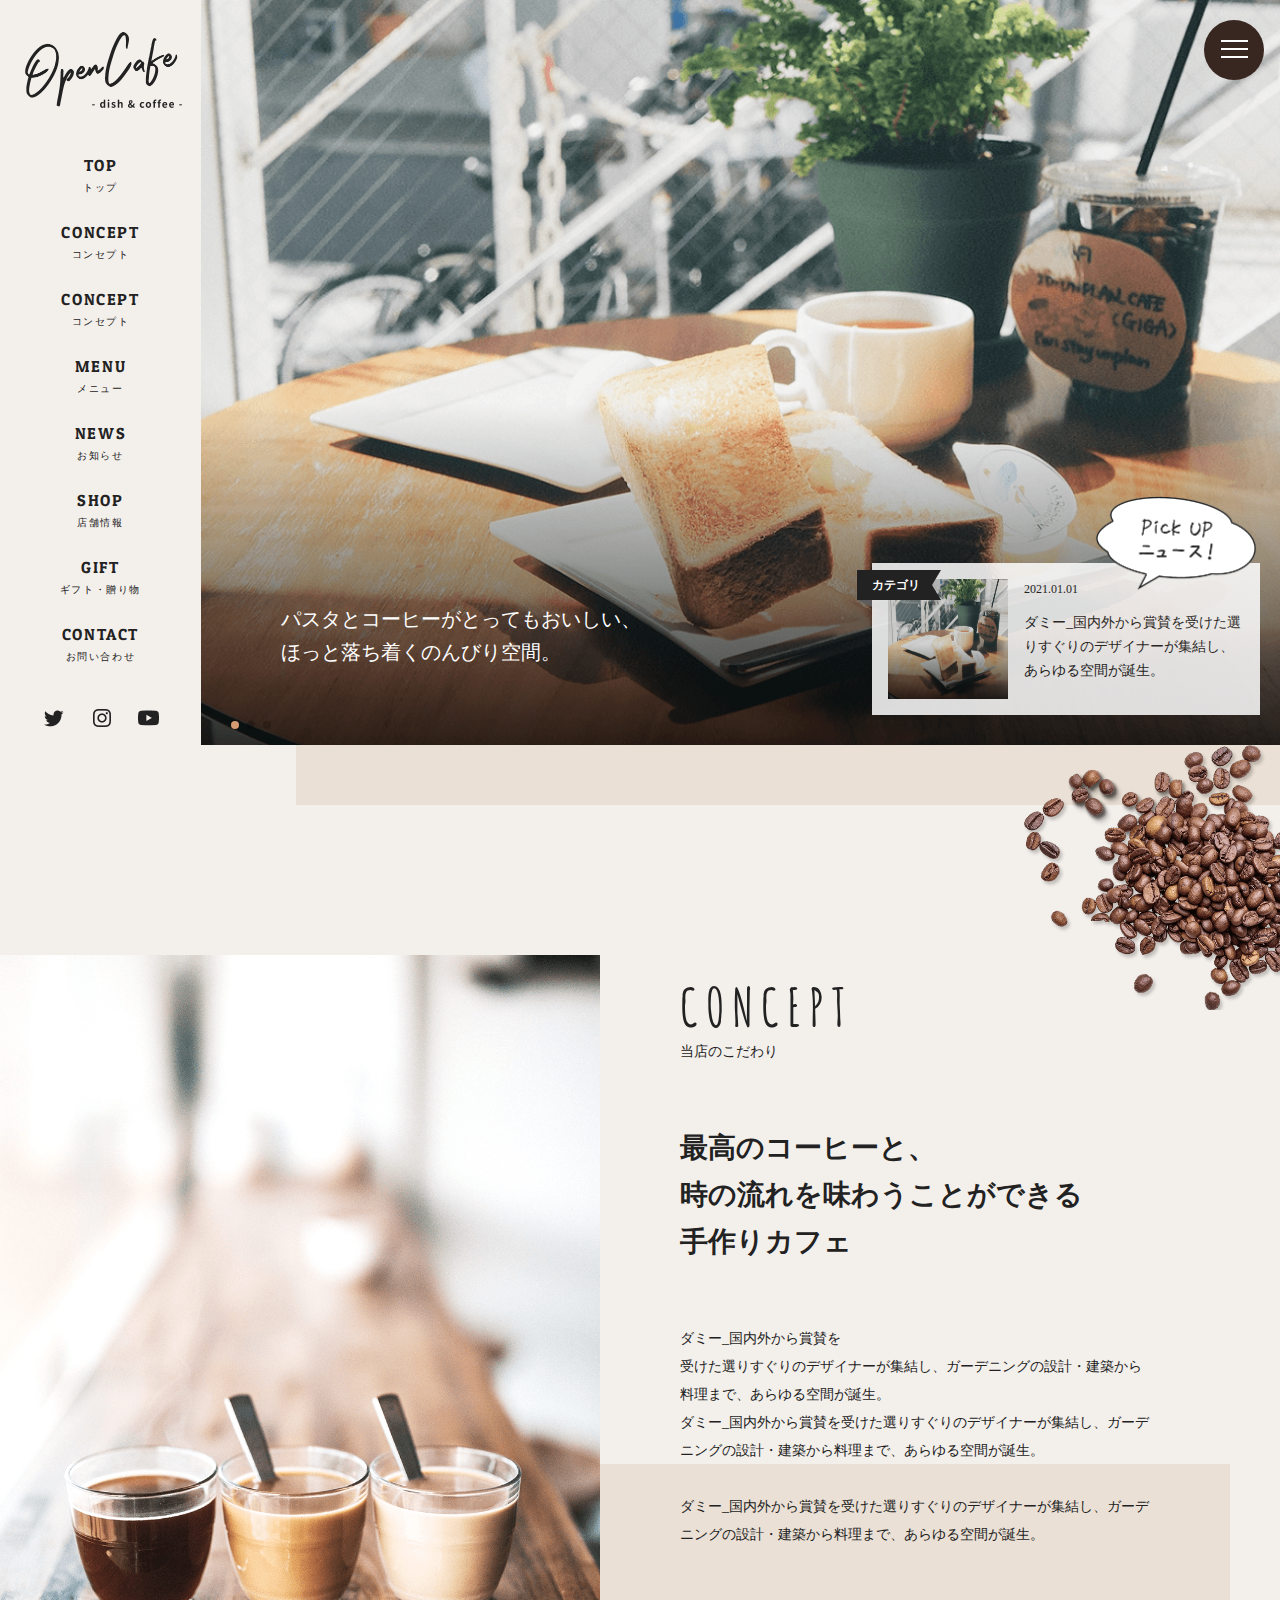
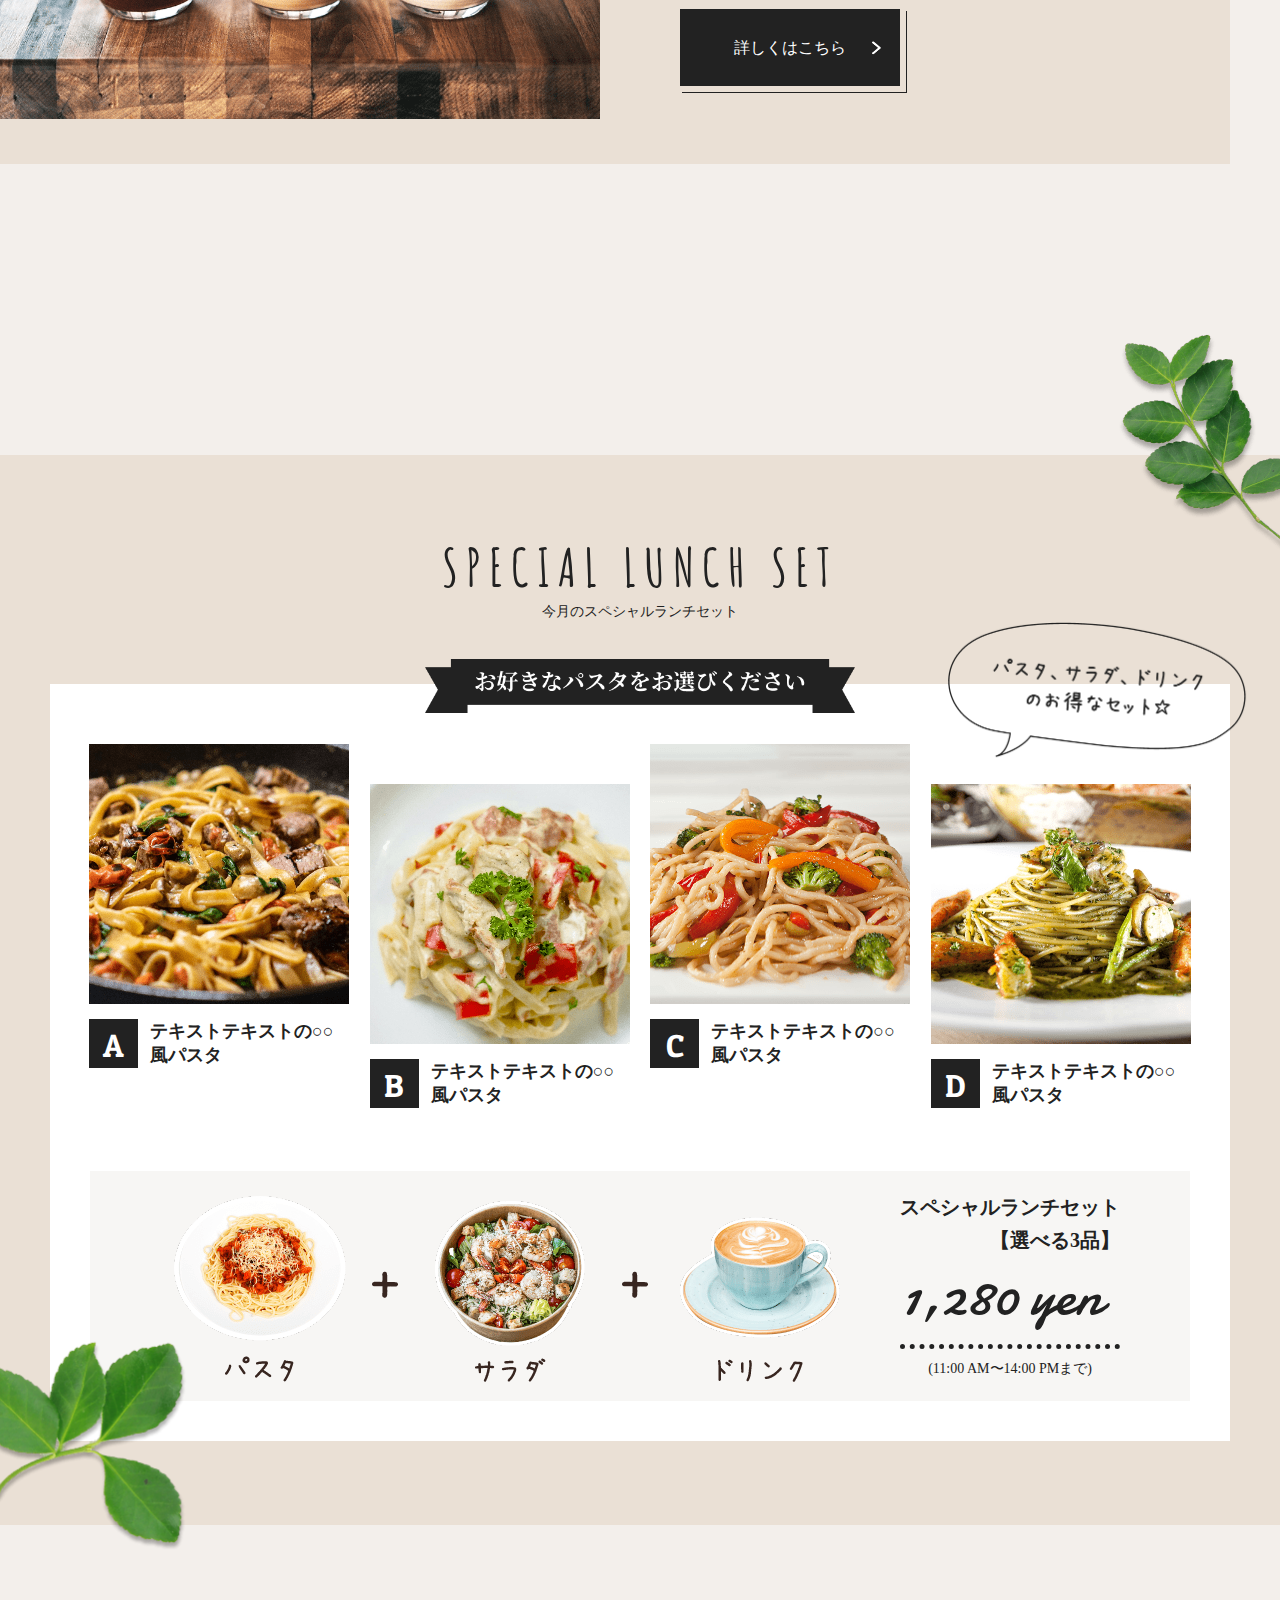
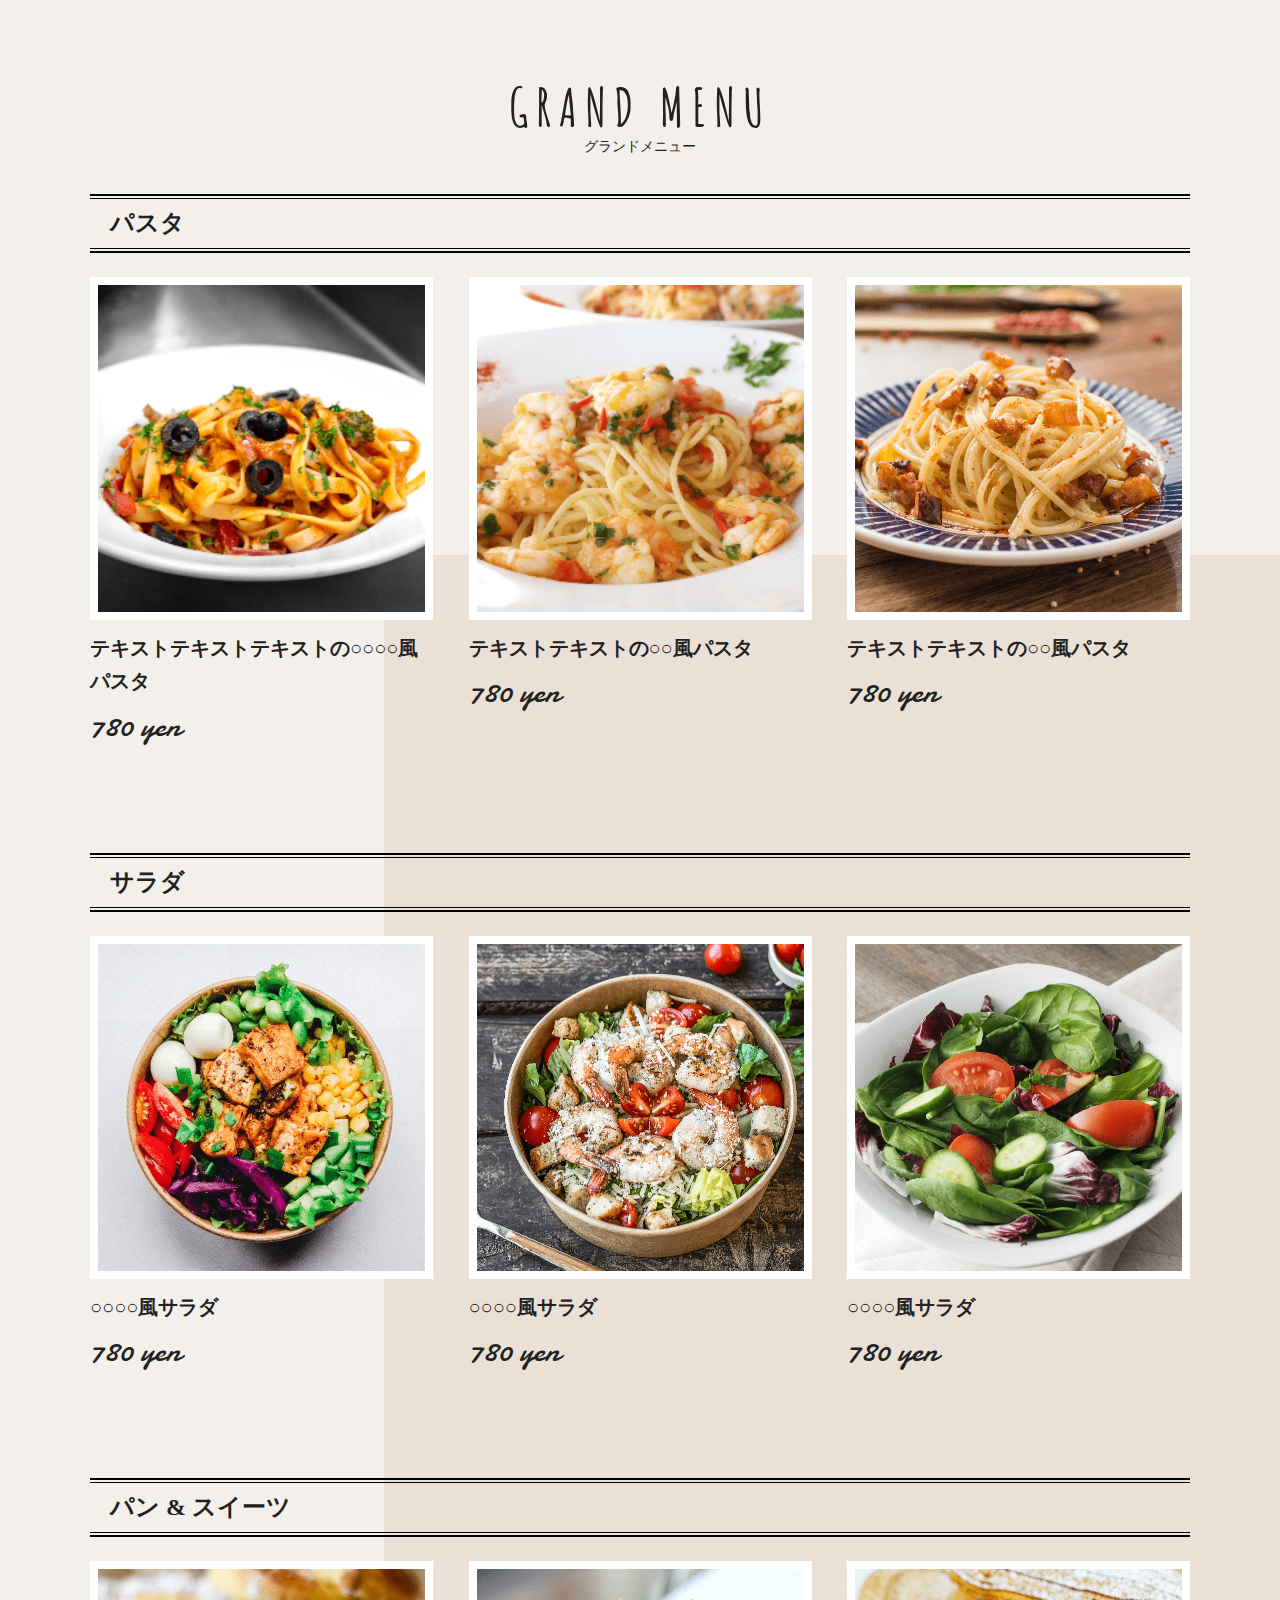
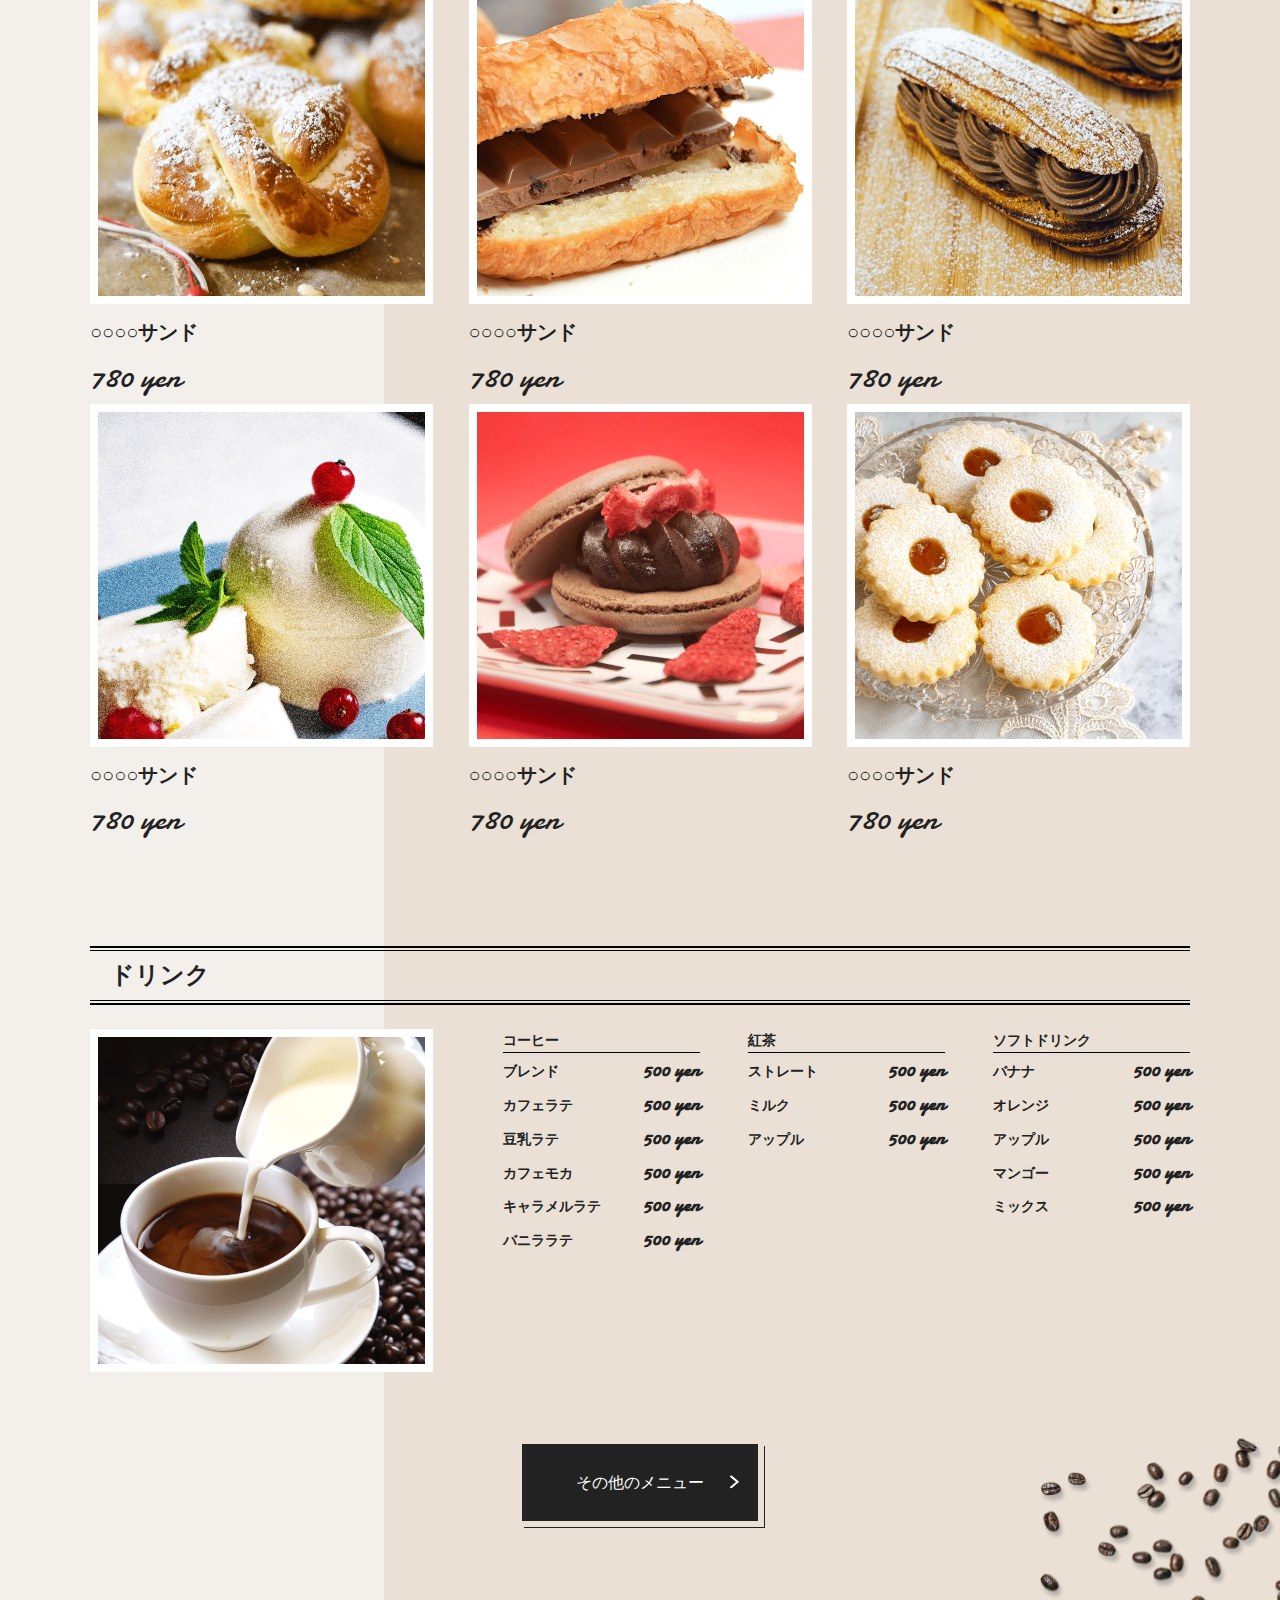
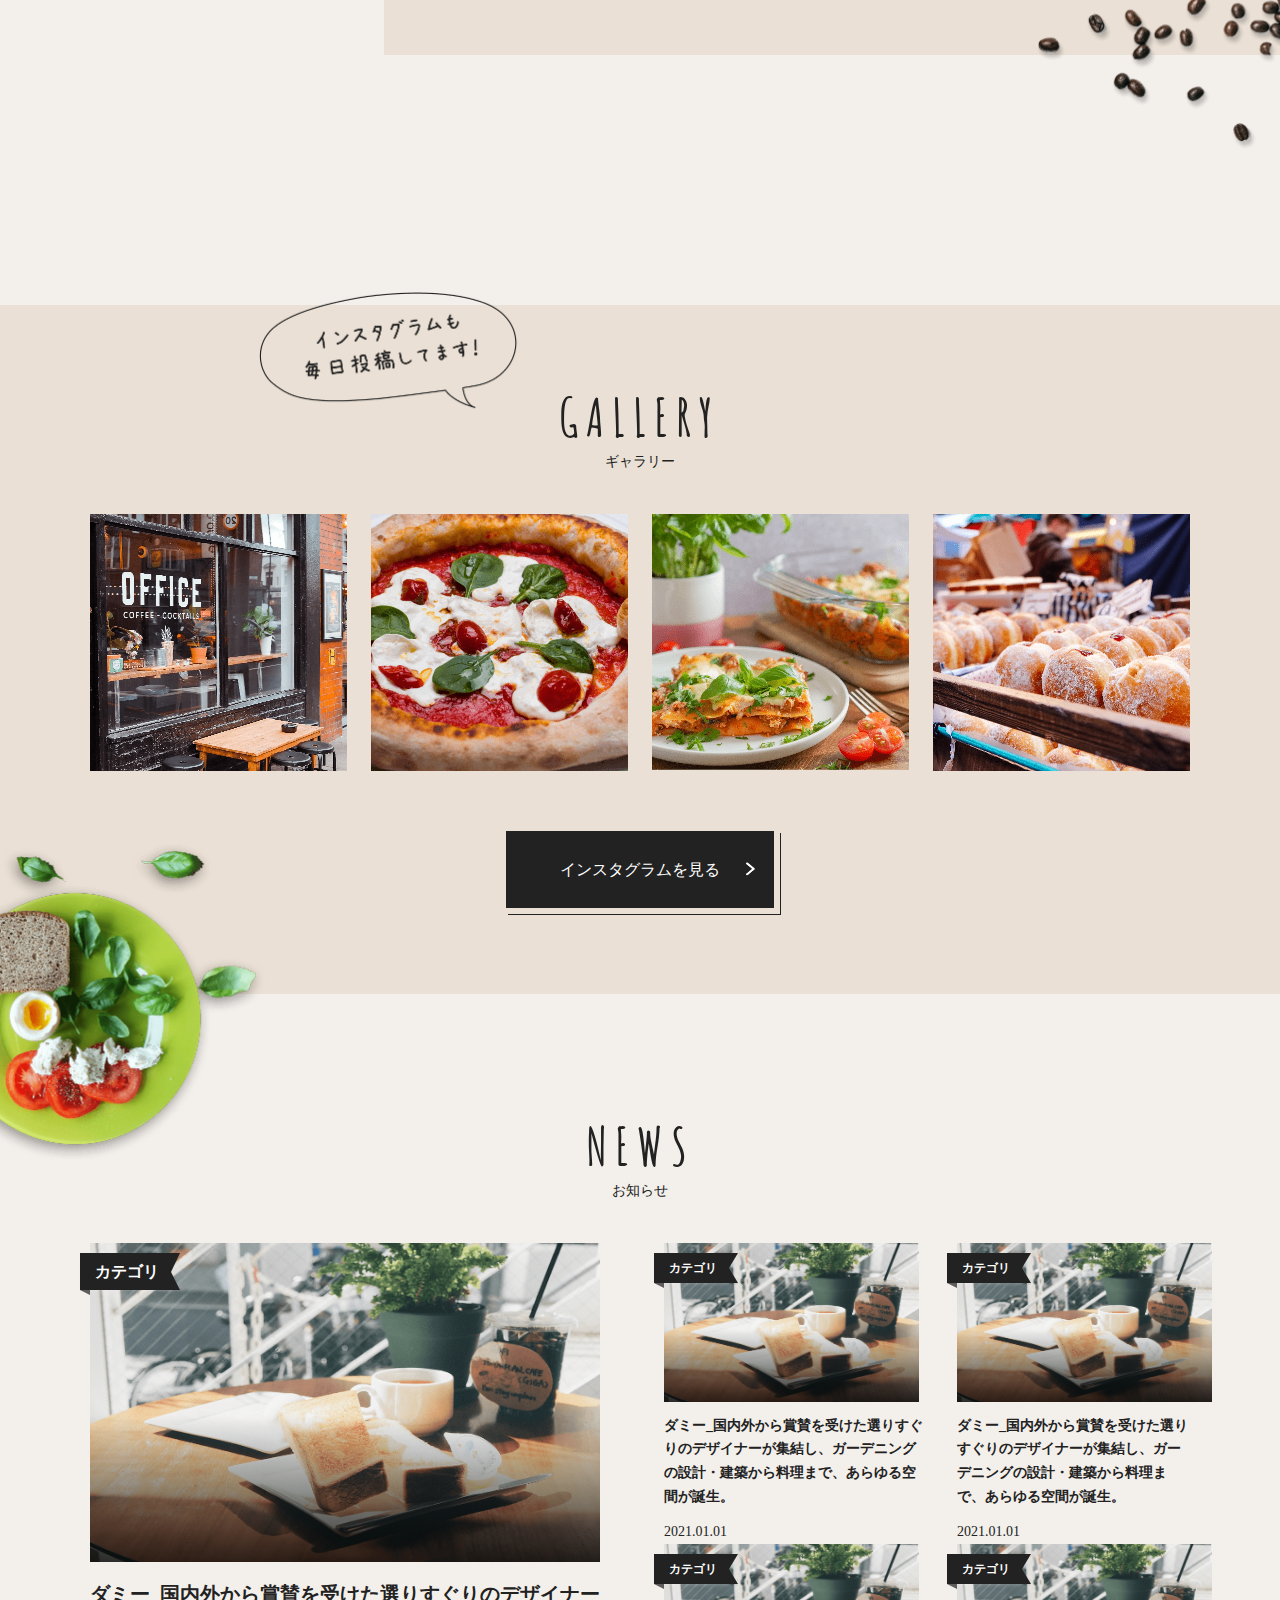
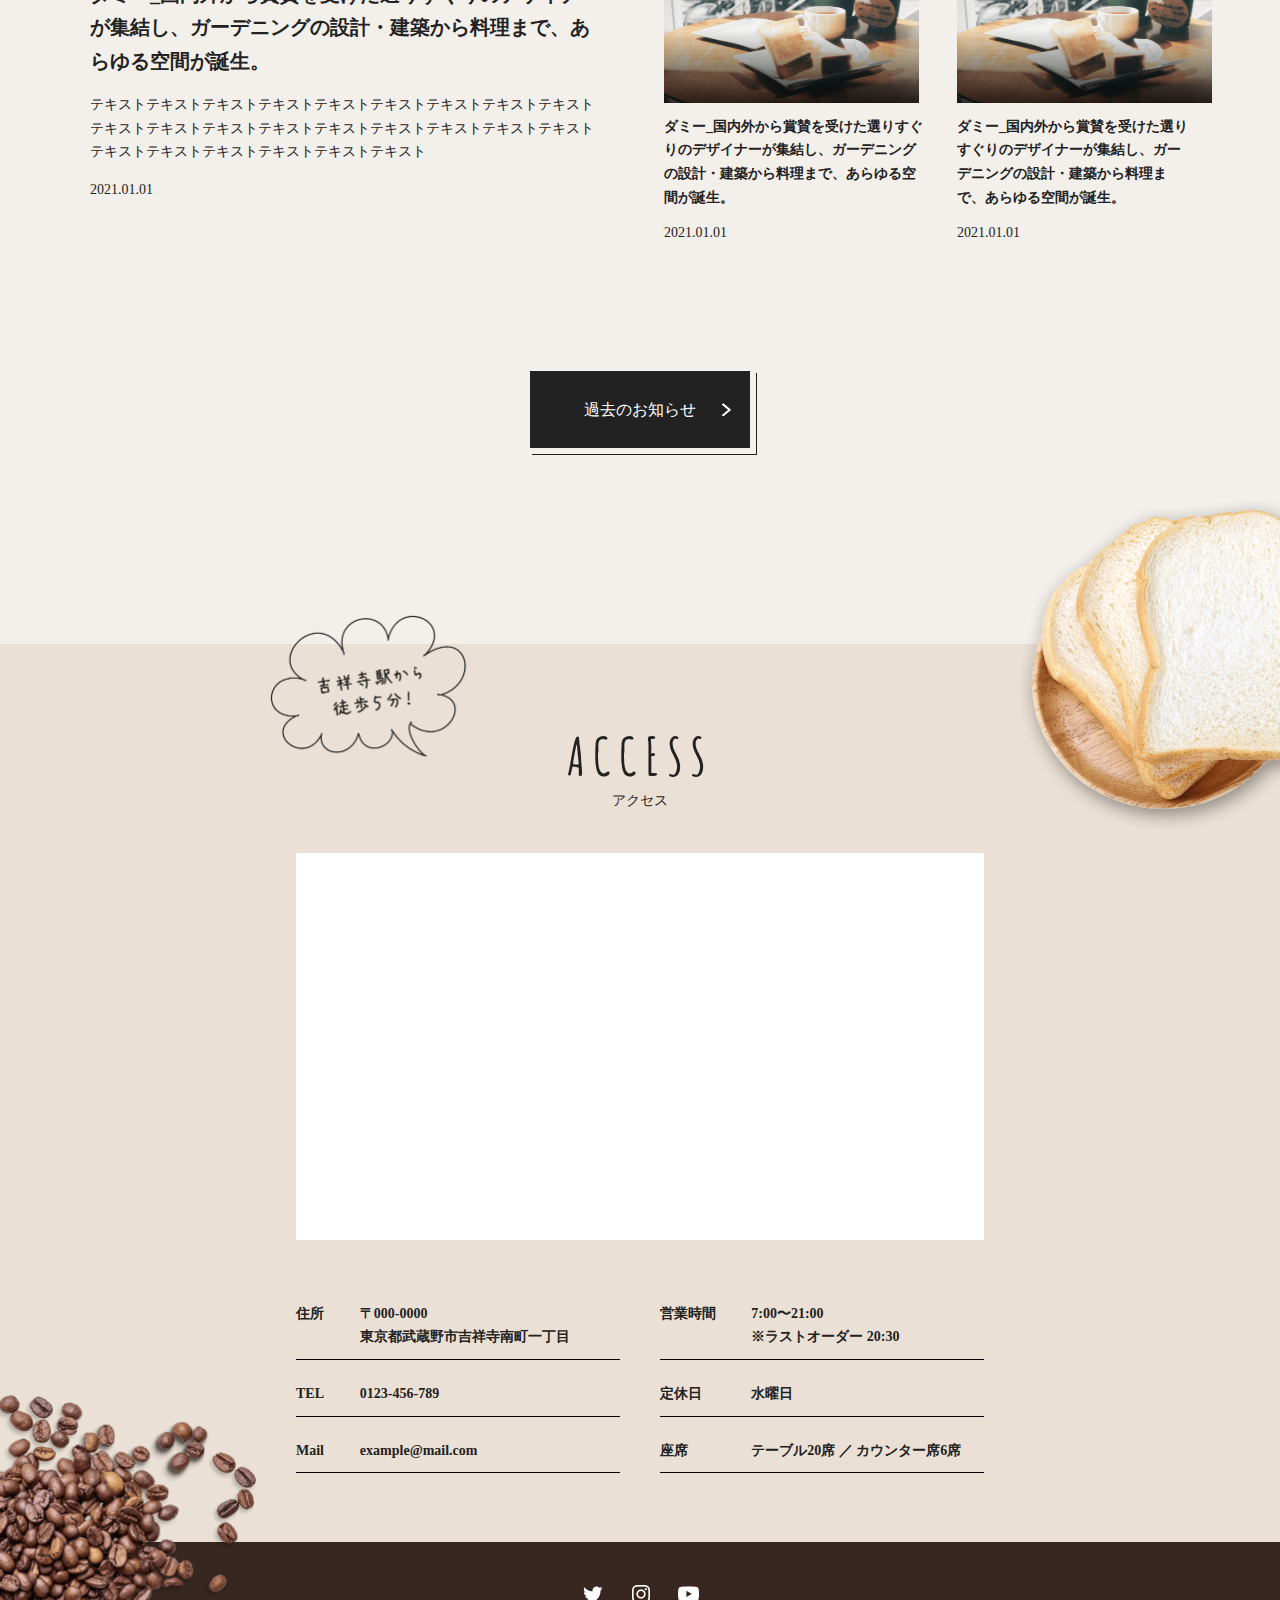
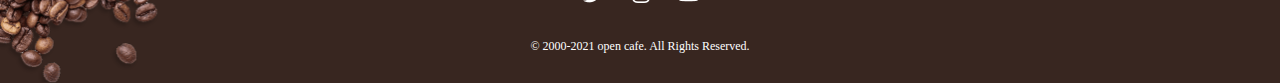
==== commit 24cb5b70: "conceptを中央寄せに変更" ====
--- a/index.html
+++ b/index.html
@@ -344,7 +344,6 @@
     </main>
 
   <section id="concept" class="concept">
-        <div class="concept__inner">
             <div class="concept__container">
                 <div class="concept__left"><img src="img/img_concept-min.png" alt=""></div>
 
@@ -364,7 +363,6 @@
                 </div>
                                     <div class="concept__bg"></div>
             </div>
-        </div>
     </section>
 
     <section id="menu" class="menu">
--- a/css/style.css
+++ b/css/style.css
@@ -557,19 +557,14 @@
     margin-top: 40px;
   }
 }
-.concept__inner {
-  max-width: 1700px;
-  margin: 0 auto;
-}
 .concept__container {
   display: flex;
   position: relative;
 }
 @media screen and (min-width: 768px) {
   .concept__container {
-    width: 1150px;
+    width: 100%;
     height: 764px;
-    justify-content: space-between;
   }
 }
 @media screen and (max-width: 767px) {
@@ -581,6 +576,8 @@
 }
 .concept__left {
   width: 50%;
+  max-width: 600px;
+  margin-left: calc(50% - 640px);
 }
 @media screen and (max-width: 767px) {
   .concept__left {
@@ -588,10 +585,16 @@
     height: 400px;
   }
 }
-@media screen and (min-width: 768px) {
-  .concept__right {
-    width: 470px;
-  }
+.concept__left img {
+  height: 100%;
+  -o-object-fit: cover;
+     object-fit: cover;
+  -o-object-position: bottom;
+     object-position: bottom;
+}
+.concept__right {
+  width: 550px;
+  padding-left: 80px;
 }
 .concept__message {
   margin-top: 60px;
@@ -629,7 +632,7 @@
   position: absolute;
   bottom: -45px;
   background: #EAE0D5;
-  width: 100%;
+  width: calc(50% + 590px);
   height: 300px;
 }
 @media screen and (max-width: 767px) {
@@ -3121,6 +3124,7 @@
 @media screen and (min-width: 768px) {
   .completion__container {
     margin: 80px auto 160px;
+    width: 688px;
   }
 }
 @media screen and (max-width: 767px) {
